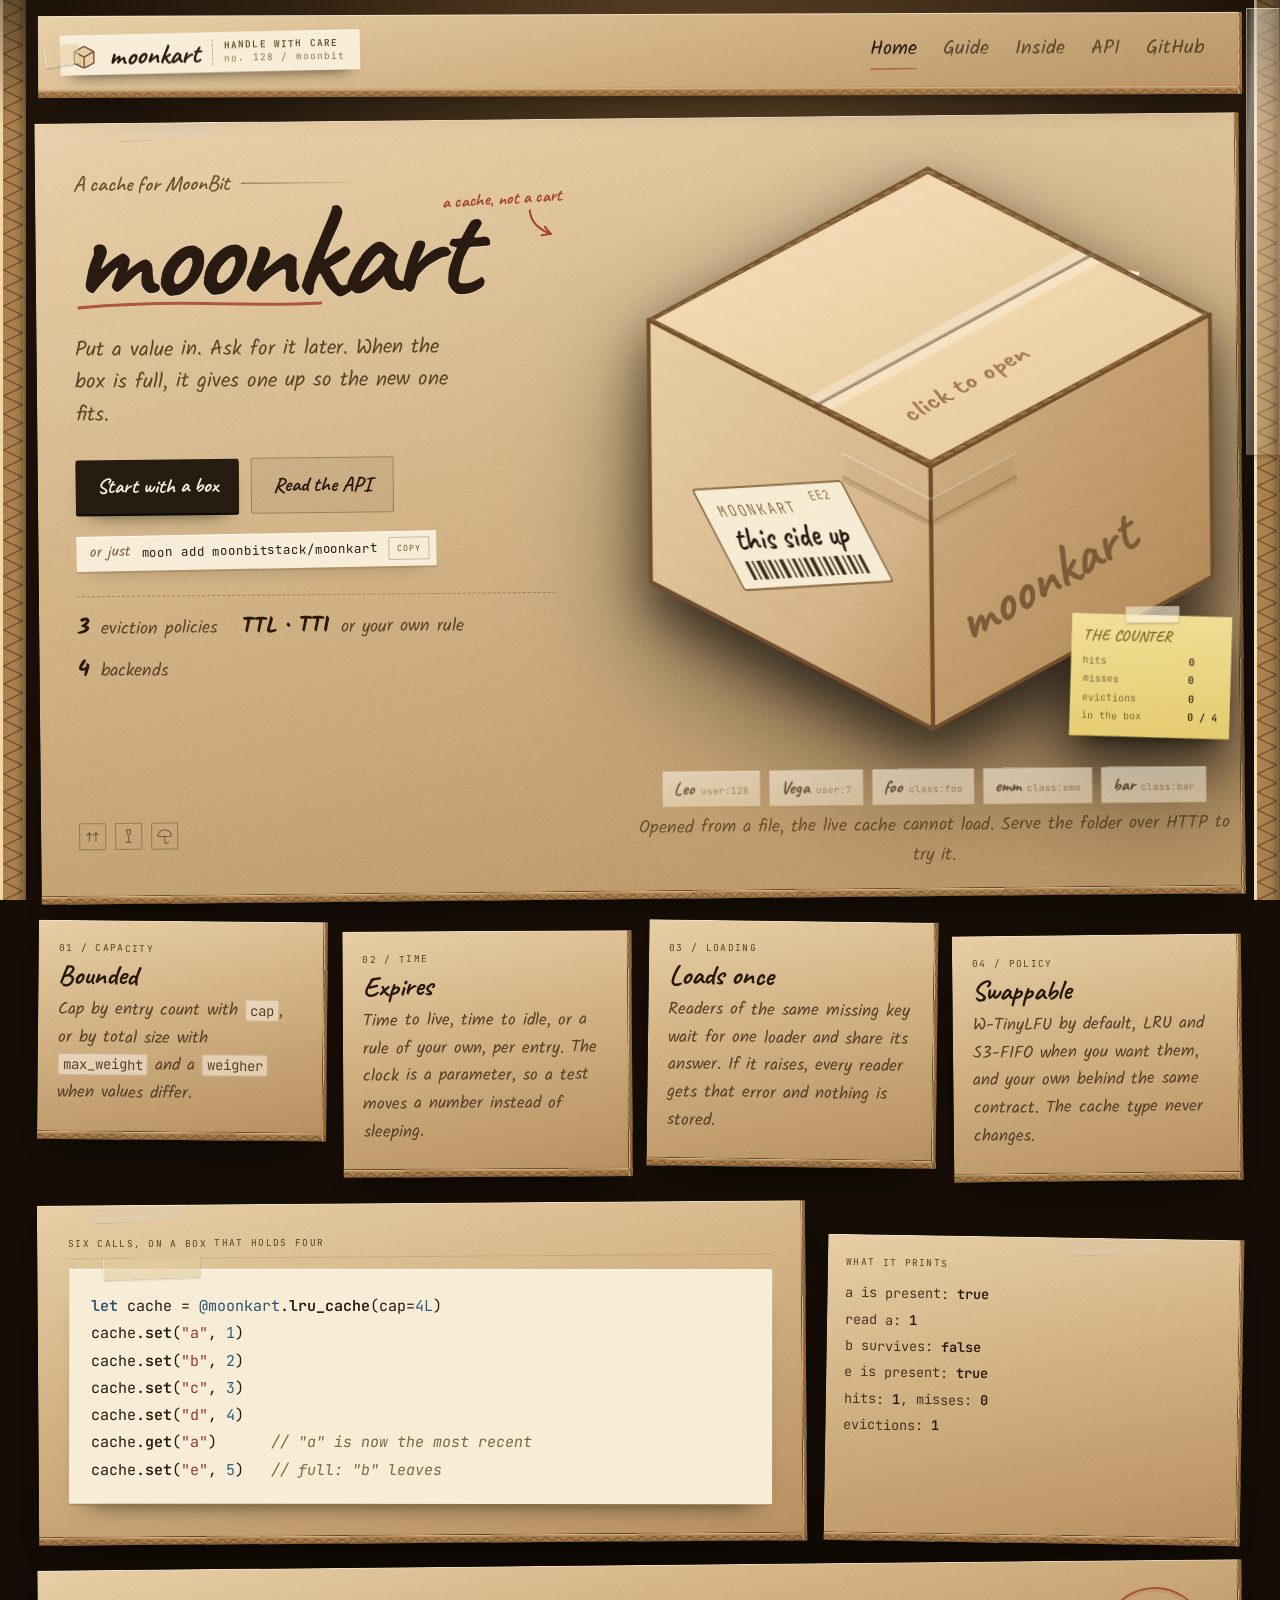
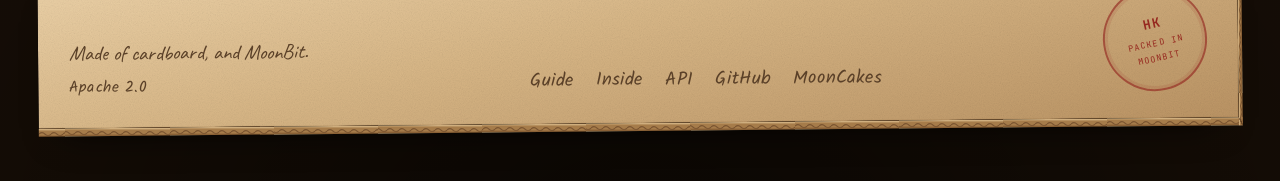
==== docs/index.html @ 167cb135 "docs(moonkart): draw the little arrow instead of suggesting one. The doodle under "a cache, not a ca" ====
<!doctype html>
<html lang="en" class="at-top">
<head>
<meta charset="utf-8">
<meta name="viewport" content="width=device-width, initial-scale=1">
<title>moonkart &mdash; a cache for MoonBit</title>
<meta name="description" content="A cache for MoonBit: bounded by count or weight, expirable on a clock you control, with W-TinyLFU, LRU and S3-FIFO.">
<link rel="icon" href="data:image/svg+xml,%3Csvg xmlns='http://www.w3.org/2000/svg' viewBox='0 0 32 32'%3E%3Crect width='32' height='32' rx='3' fill='%23c9a678'/%3E%3Cpath d='M5 12 16 6l11 6v14l-11 6-11-6z' fill='%23e0c69e' stroke='%236b4a2f' stroke-width='1.6' stroke-linejoin='round'/%3E%3Cpath d='M5 12l11 6 11-6M16 18v14' stroke='%236b4a2f' stroke-width='1.6' fill='none' stroke-linejoin='round'/%3E%3C/svg%3E">
<link rel="preconnect" href="https://fonts.googleapis.com">
<link rel="preconnect" href="https://fonts.gstatic.com" crossorigin>
<link href="https://fonts.googleapis.com/css2?family=Caveat:wght@400..700&family=Kalam:wght@300;400;700&family=Permanent+Marker&family=JetBrains+Mono:wght@400;600&display=swap" rel="stylesheet">
<link rel="stylesheet" href="./site.css">
<script>
/* The box is sealed on arrival. It stays open while you move around the site and
   is sealed again by a reload: the state lives in sessionStorage, and a reload is
   the one navigation that puts it back. */
(function () {
  try {
    var k = "moonkart:lid";
    var nav = performance.getEntriesByType && performance.getEntriesByType("navigation")[0];
    if (nav && nav.type === "reload") sessionStorage.removeItem(k);
    if (sessionStorage.getItem(k) === "open") document.documentElement.dataset.lid = "open";
  } catch (e) {}
})();
</script>
<script src="./shell.js" defer></script>
</head>
<body>
<div class="lamp" aria-hidden="true"></div>
<div class="grain" aria-hidden="true"></div>
<div class="walls" aria-hidden="true"><i></i><b></b></div>
<div class="rail" aria-hidden="true"><span class="rail__thumb"></span></div>
<div class="shell">

<header class="bar panel">
  <a class="ticket" href="./index.html">
    <svg class="ticket__mark" viewBox="0 0 32 32" aria-hidden="true">
      <path d="M4 11.5 16 5l12 6.5v14L16 32 4 25.5z" fill="#e8cea0" stroke="#6b4a2f" stroke-width="1.7" stroke-linejoin="round"/>
      <path d="M4 11.5 16 18l12-6.5M16 18v13.6" stroke="#6b4a2f" stroke-width="1.7" fill="none" stroke-linejoin="round"/>
    </svg>
    <span class="ticket__name">moonkart</span>
    <span class="ticket__no"><b>HANDLE WITH CARE</b>no. 128 / moonbit</span>
  </a>
  <nav class="nav" aria-label="Main">
    <a href="./index.html" aria-current="page">Home</a>
    <a href="./guide.html">Guide</a>
    <a href="./inside.html">Inside</a>
    <a href="./api.html">API</a>
    <a href="https://github.com/moonbitstack/moonkart">GitHub</a>
  </nav>
</header>

<main>

  <section class="hero panel">
    <div class="hero__copy">
      <p class="kicker">A cache for MoonBit</p>
      <h1 class="title">moonkart
        <svg viewBox="0 0 330 10" preserveAspectRatio="none" aria-hidden="true">
          <path d="M5 7.1c46-2.9 93-3.7 139-2.6 40 .9 79 2.1 122 .5"/>
        </svg>
      </h1>
      <p class="lede">Put a value in. Ask for it later. When the box is full, it
        gives one up so the new one fits.</p>
      <div class="acts">
        <a class="btn btn--ink" href="./guide.html">Start with a box</a>
        <a class="btn btn--ghost" href="./api.html">Read the API</a>
      </div>
      <div class="get">
        <span class="get__tag">or just</span>
        <code class="get__cmd">moon add moonbitstack/moonkart</code>
        <button class="get__copy" type="button" data-copy="moon add moonbitstack/moonkart">copy</button>
      </div>
      <p class="scribble">a cache, not a cart
        <svg class="doodle" width="41" height="36" viewBox="0 0 34 30" aria-hidden="true">
          <path d="M6.5 2.5c.3 8.4 5.4 15.6 16.2 20.4"/>
          <path d="M18.2 16.8 22.7 22.9"/>
          <path d="M15.1 23.7 22.7 22.9"/>
        </svg>
      </p>
      <ul class="facts">
        <li><b>3</b> eviction policies</li>
        <li><b>TTL &middot; TTI</b> or your own rule</li>
        <li><b>4</b> backends</li>
      </ul>
      <p class="marks" aria-hidden="true">
        <svg viewBox="0 0 22 22"><path d="M7 16.5V6M7 6 4 9.2M7 6l3 3.2"/><path d="M15 16.5V6M15 6l-3 3.2M15 6l3 3.2"/></svg>
        <svg viewBox="0 0 22 22"><path d="M8.6 3h4.8l-.7 5.4a2.7 2.7 0 0 1-3.4 0L8.6 3Z"/><path d="M11 11v6.4"/><path d="M8 18h6"/></svg>
        <svg viewBox="0 0 22 22"><path d="M2.8 11.4a8.2 8.2 0 0 1 16.4 0Z"/><path d="M11 11.4v6.2a2.2 2.2 0 0 0 4.4 0"/></svg>
      </p>
    </div>

    <div class="demo">
      <div class="stage" id="stage">
        <!-- back of the box: interior and far wall -->
        <svg class="layer-back" viewBox="96 82 328 328" aria-hidden="true">
          <defs>
            <pattern id="ribL" width="13" height="13" patternUnits="userSpaceOnUse" patternTransform="rotate(28)">
              <rect y="0" width="13" height="1" fill="rgba(90,58,28,.026)"/>
              <rect y="6.5" width="13" height="1" fill="rgba(255,240,214,.02)"/>
            </pattern>
            <pattern id="ribR" width="13" height="13" patternUnits="userSpaceOnUse" patternTransform="rotate(-28)">
              <rect y="0" width="13" height="1" fill="rgba(90,58,28,.032)"/>
              <rect y="6.5" width="13" height="1" fill="rgba(255,240,214,.018)"/>
            </pattern>
            <linearGradient id="in" x1=".2" y1="0" x2=".8" y2="1">
              <stop offset="0" stop-color="#6b4d31"/>
              <stop offset=".5" stop-color="#452f1b"/>
              <stop offset="1" stop-color="#241708"/>
            </linearGradient>
            <linearGradient id="faceL" x1=".1" y1="0" x2=".9" y2="1">
              <stop offset="0" stop-color="#e7cba0"/>
              <stop offset=".7" stop-color="#d3b184"/>
              <stop offset="1" stop-color="#bb9464"/>
            </linearGradient>
            <linearGradient id="faceR" x1="0" y1="0" x2=".9" y2="1">
              <stop offset="0" stop-color="#d3b184"/>
              <stop offset="1" stop-color="#a97f4d"/>
            </linearGradient>
            <!-- the two lid flaps: the top face catches the most light -->
            <linearGradient id="lidFar" x1=".05" y1="0" x2=".95" y2="1">
              <stop offset="0" stop-color="#f3ddb8"/>
              <stop offset=".62" stop-color="#e6cba1"/>
              <stop offset="1" stop-color="#d8b98c"/>
            </linearGradient>
            <linearGradient id="lidNear" x1=".1" y1="0" x2="1" y2="1">
              <stop offset="0" stop-color="#efd6ae"/>
              <stop offset=".58" stop-color="#e2c69b"/>
              <stop offset="1" stop-color="#d2b184"/>
            </linearGradient>
            <linearGradient id="flapCast" x1="0" y1="0" x2="0" y2="1">
              <stop offset="0" stop-color="#5a3610" stop-opacity=".52"/>
              <stop offset=".45" stop-color="#5a3610" stop-opacity=".2"/>
              <stop offset="1" stop-color="#5a3610" stop-opacity="0"/>
            </linearGradient>
          </defs>
          <path d="M260 96 410 176 260 256 110 176Z" fill="url(#in)"/>
          <path d="M260 108 397 180 260 246 123 180Z" fill="#1a1008" opacity=".5"/>
          <path d="M260 108 397 180 260 246 123 180Z" fill="none" stroke="rgba(233,205,158,.14)" stroke-width="2"/>
        </svg>

        <div class="layer-cards" id="cards" aria-live="polite"></div>

        <!-- front of the box: two walls and the cut edge, which hides the cards' feet -->
        <svg class="layer-front" viewBox="96 82 328 328" aria-hidden="true">
          <path d="M110 176 260 256 260 396 110 316Z" fill="url(#faceL)" stroke="#6d4a29" stroke-width="2.1" stroke-linejoin="round"/>
          <path d="M110 176 260 256 260 396 110 316Z" fill="url(#ribL)" stroke="none"/>
          <path d="M260 256 410 176 410 316 260 396Z" fill="url(#faceR)" stroke="#6d4a29" stroke-width="2.1" stroke-linejoin="round"/>
          <path d="M260 256 410 176 410 316 260 396Z" fill="url(#ribR)" stroke="none"/>

          <!-- the mouth is under the lid now; its cut edge goes on last -->
          <path d="M260 256v140" stroke="#6d4a29" stroke-width="2.3"/>

          <!-- packing tape wrapped round the corner. Every edge keeps the slope of
               the face it lies on (8 in 15) and both legs sit the same distance
               under the rim, so the strip cannot drift off the box. Clear tape on
               kraft is nearly invisible: it shows at its two edges and where the
               paper under it darkens. -->
          <g>
            <!-- the film lifts the paper a hair: a soft shadow under its lower edge -->
            <path d="M212.7 260.9 260 285.9 260 288.4 212.7 263.4Z" fill="rgba(74,46,20,.16)"/>
            <path d="M260 285.9 306.6 261.2 306.6 263.7 260 288.4Z" fill="rgba(74,46,20,.13)"/>

            <!-- left wall -->
            <path d="M213 247.7 214.6 251.1 212.8 254.7 214.4 258 213 261 260 286.1 260 272.8Z"
                  fill="rgba(92,62,30,.05)"/>
            <path d="M213 247.7 260 272.8 260 273.9 213 248.8Z" fill="rgba(255,253,244,.30)"/>
            <path d="M213 260 260 285.1 260 286.1 213 261Z" fill="rgba(56,34,14,.22)"/>

            <!-- right wall: the same strip, turned away from the light -->
            <path d="M306 248.3 304.2 251.8 306.3 255.4 304.6 258.9 306 261.6 260 286.1 260 272.8Z"
                  fill="rgba(92,62,30,.07)"/>
            <path d="M260 272.8 306 248.3 306 249.4 260 273.9Z" fill="rgba(255,253,244,.24)"/>
            <path d="M260 285.1 306 260.6 306 261.6 260 286.1Z" fill="rgba(56,34,14,.24)"/>

            <!-- the crease: the film bends, so its edge breaks at the corner -->
            <path d="M260 272.8V286.1" stroke="rgba(56,34,14,.20)" stroke-width=".8"/>
            <path d="M260.7 273.2V285.6" stroke="rgba(255,255,255,.16)" stroke-width=".5"/>
          </g>

          <!-- hand-written mark, set low enough that the open flap clears it -->
          <g transform="rotate(-29.7 330 320)">
            <text x="272" y="322" font-family="'Caveat',cursive" font-weight="700" font-size="32"
                  fill="#5a3d22" opacity=".7">moonkart</text>
          </g>

          <!-- shipping label. It lies on the front-left wall, so the wall's own
               shear (8 in 15 across, straight down) carries it — a skew, not a
               turn. The last few degrees are the hand that stuck it on. -->
          <g transform="translate(186 292) scale(.8824 1) skewX(28.07) rotate(-2.5)">
            <rect x="-46" y="-27" width="92" height="54" rx="1.5" fill="#f6ead2" stroke="#8a6a44" stroke-width="1.1"/>
            <text x="-37" y="-12" font-family="'JetBrains Mono',monospace" font-size="8" fill="#8a6a44" letter-spacing="1.2">MOONKART</text>
            <text x="35" y="-18" text-anchor="end" font-family="'JetBrains Mono',monospace" font-size="6.5" fill="#8a6a44" letter-spacing=".6">EE2</text>
            <text x="-37" y="6" font-family="'Caveat',cursive" font-weight="700" font-size="18" fill="#241a10">this side up</text>
            <g fill="#3a2a1a">
              <rect x="-37" y="12" width="2" height="10"/><rect x="-33" y="12" width="1" height="10"/>
              <rect x="-30" y="12" width="2.5" height="10"/><rect x="-26" y="12" width="1" height="10"/>
              <rect x="-23" y="12" width="2" height="10"/><rect x="-19" y="12" width="1" height="10"/>
              <rect x="-16" y="12" width="2.5" height="10"/><rect x="-11" y="12" width="1" height="10"/>
              <rect x="-8" y="12" width="2" height="10"/><rect x="-4" y="12" width="1" height="10"/>
              <rect x="-1" y="12" width="2" height="10"/><rect x="3" y="12" width="2.5" height="10"/>
              <rect x="8" y="12" width="1" height="10"/><rect x="11" y="12" width="2" height="10"/>
              <rect x="15" y="12" width="1" height="10"/><rect x="18" y="12" width="2.5" height="10"/>
              <rect x="23" y="12" width="1" height="10"/><rect x="26" y="12" width="2" height="10"/>
              <rect x="30" y="12" width="1" height="10"/><rect x="33" y="12" width="2" height="10"/>
            </g>
          </g>

          <!-- The lid: two flaps meeting on a seam, taped shut. `far` is the long one
               that folds away behind the rim; `near` is the short one that lifts
               towards the eye. Both turn up and out, and both keep the slope of
               the edge they hang from. -->
          <!-- the rim: the cut edge of the walls. The closed lid lies over it, so it
               is only there to be found as the flaps come up. -->
          <path d="M260 96 410 176 260 256 110 176Z M260 99.5 406.5 176 260 252.5 113.5 176Z"
                fill="url(#fluteEdge)" fill-rule="evenodd" stroke="#6d4a29" stroke-width="1" stroke-linejoin="round"/>

          <g class="lidwrap">
            <g data-flap="far" clip-path="url(#mouthClip)">
              <polygon points="110 176 260 96 348.2 143.1 198.2 223.1"
                       fill="url(#lidFar)" stroke="#6d4a29" stroke-width="1.6" stroke-linejoin="round"/>
              <polygon points="110 176 260 96 348.2 143.1 198.2 223.1" fill="url(#ribL)" opacity=".8"/>
            </g>
            <g data-flap="near" clip-path="url(#mouthClip)">
              <!-- its own cut edge, which shows while the flap is still coming over -->
              <path class="flap__edge" fill="url(#fluteEdge)" stroke="rgba(96,62,28,.5)" stroke-width=".6"/>
              <g class="flap__body">
                <polygon points="260 256 410 176 348.2 143.1 198.2 223.1"
                         fill="url(#lidNear)" stroke="#6d4a29" stroke-width="1.6" stroke-linejoin="round"/>
                <polygon points="260 256 410 176 348.2 143.1 198.2 223.1" fill="url(#ribR)" opacity=".7"/>
              </g>
            </g>
            <g class="lid__seam">
              <path d="M198.2 223.1 348.2 143.1" stroke="rgba(70,44,18,.42)" stroke-width="1.2"/>
              <path d="M199.6 222 349.6 142" stroke="rgba(255,248,230,.22)" stroke-width="1"/>
            </g>
            <!-- the tape is split along the seam: each half stays stuck to its flap,
                 and neither may be written past the rim -->
            <g class="lid__tape" clip-path="url(#mouthClip)">
              <polygon class="tape" data-tape="near" points="353.5 140.2 192.9 225.9 186.8 222.6 347.3 137"
                       fill="rgba(255,250,238,.32)"/>
              <polygon class="tape" data-tape="far" points="359.7 143.5 199.1 229.2 192.9 225.9 353.5 140.2"
                       fill="rgba(255,250,238,.32)"/>
            </g>
            <!-- written on the lid, so it takes the lid's own two axes: along the
                 seam, and away towards the back of the box -->
            <text class="lid__note" x="0" y="0" transform="matrix(.8824 -.4706 .8824 .4706 250 232)"
                  font-family="'Caveat',cursive" font-weight="700" font-size="17"
                  fill="#8a5a3a" opacity=".78">click to open</text>
          </g>

        </svg>

        <button class="openlid" id="openlid" type="button" aria-label="Open the box"></button>

        <div class="readout" id="readout">
          <p class="tally">the counter</p>
          <dl>
            <dt>hits</dt><dd id="s-hit">0</dd>
            <dt>misses</dt><dd id="s-miss">0</dd>
            <dt>evictions</dt><dd id="s-evict">0</dd>
            <dt>in the box</dt><dd id="s-size">0 / 4</dd>
          </dl>
        </div>
      </div>

      <div class="tray" id="tray">
        <button class="slip" type="button" data-k="user:128" data-v="Leo">Leo <span>user:128</span></button>
        <button class="slip" type="button" data-k="user:7" data-v="Vega">Vega <span>user:7</span></button>
        <button class="slip" type="button" data-k="class:foo" data-v=".foo{}">foo <span>class:foo</span></button>
        <button class="slip" type="button" data-k="class:emm" data-v=".emm{}">emm <span>class:emm</span></button>
        <button class="slip" type="button" data-k="class:bar" data-v=".bar{}">bar <span>class:bar</span></button>
      </div>
      <p class="tray__hint" id="hint">Put one in, then click a card in the box to ask for it again.</p>
    </div>
  </section>

  <section class="specs">
    <article class="panel spec">
      <span class="spec__n">01 / CAPACITY</span>
      <h2 class="spec__h">Bounded</h2>
      <p class="spec__p">Cap by entry count with <code>cap</code>, or by total size with
        <code>max_weight</code> and a <code>weigher</code> when values differ.</p>
    </article>
    <article class="panel spec">
      <span class="spec__n">02 / TIME</span>
      <h2 class="spec__h">Expires</h2>
      <p class="spec__p">Time to live, time to idle, or a rule of your own, per entry.
        The clock is a parameter, so a test moves a number instead of sleeping.</p>
    </article>
    <article class="panel spec">
      <span class="spec__n">03 / LOADING</span>
      <h2 class="spec__h">Loads once</h2>
      <p class="spec__p">Readers of the same missing key wait for one loader and share
        its answer. If it raises, every reader gets that error and nothing is stored.</p>
    </article>
    <article class="panel spec">
      <span class="spec__n">04 / POLICY</span>
      <h2 class="spec__h">Swappable</h2>
      <p class="spec__p">W-TinyLFU by default, LRU and S3-FIFO when you want them, and
        your own behind the same contract. The cache type never changes.</p>
    </article>
  </section>

  <section class="code">
    <div class="panel code__board">
      <p class="label__tag">SIX CALLS, ON A BOX THAT HOLDS FOUR</p>
      <div class="label">
<pre><code><span class="c-key">let</span> cache = <span class="c-pkg">@moonkart</span>.<span class="c-fn">lru_cache</span>(cap=<span class="c-num">4L</span>)
cache.<span class="c-fn">set</span>(<span class="c-str">"a"</span>, <span class="c-num">1</span>)
cache.<span class="c-fn">set</span>(<span class="c-str">"b"</span>, <span class="c-num">2</span>)
cache.<span class="c-fn">set</span>(<span class="c-str">"c"</span>, <span class="c-num">3</span>)
cache.<span class="c-fn">set</span>(<span class="c-str">"d"</span>, <span class="c-num">4</span>)
cache.<span class="c-fn">get</span>(<span class="c-str">"a"</span>)      <span class="c-com">// "a" is now the most recent</span>
cache.<span class="c-fn">set</span>(<span class="c-str">"e"</span>, <span class="c-num">5</span>)   <span class="c-com">// full: "b" leaves</span></code></pre>
      </div>
    </div>
    <div class="panel out">
      <p class="out__tag">WHAT IT PRINTS</p>
<pre>a is present: <b>true</b>
read a: <b>1</b>
b survives: <b>false</b>
e is present: <b>true</b>
hits: <b>1</b>, misses: <b>0</b>
evictions: <b>1</b></pre>
    </div>
  </section>

  <footer class="foot panel">
    <div>
      <p class="foot__note">Made of cardboard, and MoonBit.</p>
      <p class="foot__lic">Apache 2.0</p>
    </div>
    <nav class="foot__links" aria-label="Elsewhere">
      <a href="./guide.html">Guide</a>
      <a href="./inside.html">Inside</a>
      <a href="./api.html">API</a>
      <a href="https://github.com/moonbitstack/moonkart">GitHub</a>
      <a href="https://mooncakes.io/docs/moonbitstack/moonkart">MoonCakes</a>
    </nav>
    <div class="stamp" aria-hidden="true"><span><b>HK</b>PACKED IN MOONBIT</span></div>
  </footer>

</main>
</div>

<svg width="0" height="0" style="position:absolute" aria-hidden="true">
  <defs>
    <!-- the flute seen across the thin edge of the board: one wave per 6 units,
         two liners a hair thick on either side -->
    <pattern id="fluteEdge" width="6" height="3.5" patternUnits="userSpaceOnUse">
      <rect width="6" height="3.5" fill="#8d6740"/>
      <path d="M0 2.75 Q1.5 .95 3 2.75 T6 2.75" fill="none" stroke="#63472a" stroke-width=".65"/>
      <rect width="6" height=".6" fill="#a87e50"/>
      <rect y="2.95" width="6" height=".55" fill="#73512e"/>
    </pattern>
    <!-- The far flap is inside the box. Clipped to the mouth, it slides out of
         sight behind the front rim as it folds, exactly as it would in a photo. -->
    <clipPath id="mouthClip">
      <path d="M260 99.5 406.5 176 260 252.5 113.5 176Z"/>
    </clipPath>
  </defs>
</svg>

<script type="module">
/* where an entry sits in the box: a fan, as if the carton had been packed and
   the slips had shifted on their way here */
const SLOTS = [
  { left: "14%", top: "23%", rot: -11 },
  { left: "27%", top: "29%", rot: -4 },
  { left: "41%", top: "24%", rot: 3 },
  { left: "54%", top: "19%", rot: 10 },
];
const CAP = 4;
const desk = [];

const root = document.documentElement;
/* one time in five the name is written with a fat marker instead; #hand and
   #shout pin it either way so both can be looked at on purpose */
const forced = location.hash.slice(1);
if (forced === "shout" || (forced !== "hand" && Math.random() < 0.2)) {
  root.classList.add("shout");
}

const cardsEl = document.getElementById("cards");
const trayEl = document.getElementById("tray");
const hintEl = document.getElementById("hint");
const box = {
  hit: document.getElementById("s-hit"),
  miss: document.getElementById("s-miss"),
  evict: document.getElementById("s-evict"),
  size: document.getElementById("s-size"),
};

let engine = null;
try {
  engine = await import("./engine/cache.js");
  engine.mk_reset(CAP);
} catch (err) {
  console.warn("the compiled cache is not reachable here:", err);
}

const live = [];

function paint() {
  if (!engine) return;
  const [h, m, e, n] = engine.mk_stats().split("\t");
  box.hit.textContent = h;
  box.miss.textContent = m;
  box.evict.textContent = e;
  box.size.textContent = `${n} / ${CAP}`;
}

function card(key, value, extra) {
  const el = document.createElement("div");
  el.className = "slot" + (extra ? " " + extra : "");
  el.innerHTML = '<div class="cardface"><span class="k"></span><span class="v"></span></div>';
  el.querySelector(".k").textContent = key;
  el.querySelector(".v").textContent = value;
  return el;
}

function seat(i) {
  const s = SLOTS[i] || SLOTS[SLOTS.length - 1];
  const el = live[i].el;
  el.style.left = s.left;
  el.style.top = s.top;
  el.style.transform = `rotate(${s.rot}deg)`;
}

function flash(el) {
  el.classList.remove("hit");
  void el.offsetWidth;
  el.classList.add("hit");
  setTimeout(() => el.classList.remove("hit"), 600);
}

function put(key, value) {
  if (!engine) return;
  engine.mk_set(key, value);
  const at = live.findIndex((c) => c.key === key);
  if (at >= 0) {
    flash(live[at].el);
    hintEl.textContent = `${key} was already in the box, so the new value replaced it.`;
    paint();
    return;
  }
  if (live.length === CAP) {
    const gone = live.shift();
    gone.el.classList.add("leaving");
    setTimeout(() => {
      gone.el.className = "slot gone";
      gone.el.style.transform = "rotate(-9deg)";
      gone.el.style.left = "";
      gone.el.style.top = "";
      gone.el.addEventListener("click", () => miss(gone.el), { once: false });
      cardsEl.appendChild(gone.el);
      desk.push(gone.el);
      while (desk.length > 3) desk.shift().remove();
      desk.forEach((el, i) => {
        el.style.left = `${1 + i * 9}%`;
        el.style.bottom = `${8 + i * 2}%`;
      });
    }, 540);
  }
  const el = card(key, value);
  el.addEventListener("click", () => ask(key, el));
  cardsEl.appendChild(el);
  live.push({ key, value, el });
  live.forEach((_, i) => seat(i));
  hintEl.textContent = `${value} is in the box as ${key}.`;
  paint();
}

function ask(key, el) {
  if (!engine) return;
  const [state] = engine.mk_get(key).split("\t");
  if (state === "hit") {
    flash(el);
    hintEl.textContent = `${key}: a hit. Nothing had to be computed.`;
  } else {
    hintEl.textContent = `${key}: a miss.`;
  }
  paint();
}

function miss(el) {
  if (!engine) return;
  const key = el.querySelector(".k").textContent;
  engine.mk_get(key);
  el.classList.remove("miss");
  void el.offsetWidth;
  el.classList.add("miss");
  hintEl.textContent = `${key} was pushed out. Asking again is a miss.`;
  paint();
}

trayEl.addEventListener("click", (e) => {
  const b = e.target.closest(".slip");
  if (!b) return;
  put(b.dataset.k, b.dataset.v);
});

/* the box is already packed, so the page does not open on an empty stage */
if (engine) {
  put("user:128", "Leo");
  put("user:7", "Vega");
  put("class:foo", ".foo{}");
  put("class:emm", ".emm{}");
  paint();
} else {
  hintEl.textContent = "Opened from a file, the live cache cannot load. Serve the folder over HTTP to try it.";
  ["user:128|Leo", "user:7|Vega", "class:foo|.foo{}", "class:emm|.emm{}"].forEach((pair, i) => {
    const [k, v] = pair.split("|");
    const el = card(k, v);
    cardsEl.appendChild(el);
    live.push({ key: k, value: v, el });
    seat(i);
  });
}

/* --- the lid --------------------------------------------------------------
   The box arrives taped shut. One click cuts the tape: both flaps turn up and
   away from the inside of the box, the rim takes them as they go over, and the
   cards are there. It does not close again — the state goes to sessionStorage,
   and the check in the head puts the seal back on a reload, not on a link. */
const LID_KEY = "moonkart:lid";
const stageEl = document.getElementById("stage");
const lidWrap = document.querySelector(".lidwrap");
const openBtn = document.getElementById("openlid");
const flapNear = lidWrap.querySelector('[data-flap="near"]');
const flapFar = lidWrap.querySelector('[data-flap="far"]');
const seamEl = lidWrap.querySelector(".lid__seam");
const noteEl = lidWrap.querySelector(".lid__note");

/* The lid is one plane; each flap is half of it, hinged along one edge. Every
   point on a flap is written as (s, t) — s along the hinge, t into the flap —
   and turning the flap by φ about that hinge sends t to
       t·cosφ still lying in the lid, t·sinφ straight down,
   which is how a real flap falls. The free edge travels an arc, not a chord, and
   the flap foreshortens as it turns. Both end positions come out identical to
   the drawn lid, so only the path between them changes. */
const NEAR = { H: [410, 176], u: [-0.8824, 0.4706], v: [-0.8824, -0.4706] };
const FAR = { H: [110, 176], u: [0.8824, -0.4706], v: [0.8824, 0.4706] };
const NEAR_CORNERS = [[170, 0], [0, 0], [0, 70], [170, 70]];
const FAR_CORNERS = [[0, 0], [170, 0], [170, 100], [0, 100]];

const project = (f, s, t, phi) => {
  const c = Math.cos(phi);
  const n = Math.sin(phi);
  return [
    f.H[0] + s * f.u[0] + t * f.v[0] * c,
    f.H[1] + s * f.u[1] + t * f.v[1] * c + t * n,
  ];
};
const toLocal = (f, p) => {
  const dx = p[0] - f.H[0];
  const dy = p[1] - f.H[1];
  const det = f.u[0] * f.v[1] - f.u[1] * f.v[0];
  return [(dx * f.v[1] - f.v[0] * dy) / det, (f.u[0] * dy - f.u[1] * dx) / det];
};

const asPoints = (pts) =>
  pts.map((p) => p[0].toFixed(2) + " " + p[1].toFixed(2)).join(" ");

function setFlap(g, pts) {
  const s = asPoints(pts);
  for (const pg of g.querySelectorAll("polygon")) pg.setAttribute("points", s);

  /* the flap's cut edge and the shadow it lays on the wall, both hanging from
     the free edge (corners 2 and 3) */
  const [a, b] = [pts[2], pts[3]];
  const band = (h) => {
    const f = (p) => p[0].toFixed(2) + " " + p[1].toFixed(2);
    return `M${f(a)}L${f(b)}L${b[0].toFixed(2)} ${(b[1] + h).toFixed(2)}` +
      `L${a[0].toFixed(2)} ${(a[1] + h).toFixed(2)}Z`;
  };
  const cut = g.querySelector(".flap__edge");
  if (cut) cut.setAttribute("d", band(3.5));
  const cast = g.querySelector(".flap__cast");
  if (cast) cast.setAttribute("d", band(22));
}

/* the tape, split down the seam so each half rides its own flap */
const tapeNear = lidWrap.querySelector('[data-tape="near"]');
const tapeFar = lidWrap.querySelector('[data-tape="far"]');
const TAPE_NEAR = [[-6, 70], [176, 70], [176, 77], [-6, 77]];
const TAPE_FAR = [[-6, 63], [176, 63], [176, 70], [-6, 70]]
  .map(([s, t]) => toLocal(FAR, project(NEAR, s, t, 0)));

const easeOut = (t) => 1 - Math.pow(1 - t, 3);
/* A flap let go of the tape turns under its own weight: it gathers speed, then
   lands on the wall and rocks back a couple of degrees. */
const swingEase = (k) => {
  /* a flap is pulled, not thrown: it starts slow, runs, then sits down */
  const v = Math.pow(k, 1.5);
  const rock = k > 0.86 ? 0.04 * Math.sin(((k - 0.86) / 0.14) * Math.PI) : 0;
  return v + rock;
};
const HALF_PI = Math.PI / 2;

function drawLid(phiNear, phiFar) {
  setFlap(flapNear, NEAR_CORNERS.map(([s, t]) => project(NEAR, s, t, phiNear)));
  setFlap(flapFar, FAR_CORNERS.map(([s, t]) => project(FAR, s, t, phiFar)));
  tapeNear.setAttribute("points", asPoints(TAPE_NEAR.map(([s, t]) => project(NEAR, s, t, phiNear))));
  tapeFar.setAttribute("points", asPoints(TAPE_FAR.map(([s, t]) => project(FAR, s, t, phiFar))));

  /* Both flaps turn up and over, away from the inside of the box: the near one
     towards the eye, the far one away behind the rim. Either turns its back on
     the light, and both leave through the rim, which is what closes the line
     they are drawn along. */
  const shade = 1.04 - 0.08 * Math.abs(Math.sin(phiNear));
  flapNear.querySelector(".flap__body").style.filter = `brightness(${shade.toFixed(3)})`;
  const farShade = 1.02 - 0.5 * Math.abs(Math.sin(phiFar));
  flapFar.style.filter = `brightness(${farShade.toFixed(3)})`;
  /* the last few degrees are already past the rim, where neither face is seen */
  const into = (phi) => 1 - Math.min(1, Math.max(0, (Math.abs(phi) / HALF_PI - 0.6) / 0.4));
  flapNear.style.opacity = String(into(phiNear));
  flapFar.style.opacity = String(into(phiFar));
}

const lidOpen = () => root.dataset.lid === "open";

if (lidOpen()) {
  drawLid(-HALF_PI, HALF_PI);
} else {
  drawLid(0, 0);
  trayEl.classList.add("is-locked");
  if (engine) hintEl.textContent = "The box is taped shut. Click it to open.";
}

function dropCards() {
  live.forEach((c, i) => {
    c.el.style.setProperty("--d", i * 45 + "ms");
    c.el.classList.remove("replay");
    void c.el.offsetWidth;
    c.el.classList.add("replay");
  });
}

let cutting = false;
function openLid() {
  if (cutting || lidOpen()) return;
  cutting = true;
  try { sessionStorage.setItem(LID_KEY, "open"); } catch (e) {}
  openBtn.disabled = true;
  trayEl.classList.remove("is-locked");
  /* the box takes the knock of the tape going */
  stageEl.classList.remove("is-thumped");
  void stageEl.offsetWidth;
  stageEl.classList.add("is-thumped");

  /* the box still opens, it just does not perform */
  if (matchMedia("(prefers-reduced-motion: reduce)").matches) {
    drawLid(-HALF_PI, HALF_PI);
    root.dataset.lid = "open";
    dropCards();
    hintEl.textContent = "Click a card in the box to ask for it again.";
    cutting = false;
    return;
  }

  const t0 = performance.now();
  const DUR = 200;
  let dropped = false;
  const span = (t, a, b) => Math.min(1, Math.max(0, (t - a) / (b - a)));

  const step = () => {
    const t = Math.min(1, (performance.now() - t0) / DUR);

    /* the seal tears first: the note goes with it, the seam splits */
    noteEl.style.opacity = String(1 - span(t, 0, 0.1));
    seamEl.style.opacity = String(1 - span(t, 0.04, 0.26));

    /* both flaps turn up and over, away from the inside of the box: the near
       one towards the eye, the far one away. Same sign, opposite sides. */
    const phiNear = -HALF_PI * swingEase(span(t, 0.05, 0.95));
    const phiFar = -HALF_PI * swingEase(span(t, 0.07, 0.8));
    drawLid(phiNear, phiFar);

    if (!dropped && t > 0.3) {
      dropped = true;
      dropCards();
      hintEl.textContent = "Click a card in the box to ask for it again.";
    }
    if (t < 1) return requestAnimationFrame(step);

    drawLid(-HALF_PI, HALF_PI);
    root.dataset.lid = "open";
    cutting = false;
  };
  requestAnimationFrame(step);
}

openBtn.addEventListener("click", openLid);

/* --- the install line --- */
const copyBtn = document.querySelector(".get__copy");
copyBtn.addEventListener("click", async () => {
  let said = "copy";
  try {
    await navigator.clipboard.writeText(copyBtn.dataset.copy);
    said = "copied";
    copyBtn.classList.add("is-done");
  } catch (e) {
    said = "select it";
  }
  copyBtn.textContent = said;
  setTimeout(() => {
    copyBtn.textContent = "copy";
    copyBtn.classList.remove("is-done");
  }, 1600);
});
</script>
</body>
</html>
---- docs/site.css ----
:root{
  /* the workbench the boards lie on */
  --desk:#2b1e13;
  --desk-2:#3f2d1d;
  --void:#150d06;

  /* the board itself */
  --face:#d8b787;
  --face-hi:#ecd0a3;
  --face-lo:#bb9464;
  --core:#a97f4d;
  --liner:#e9cd9e;
  --edge:#6d4a29;
  --ink:#26190f;
  --ink-2:#5a4028;
  --ink-3:#6a4d2c;
  --pen:#96281f;
  --pen-2:#2c5674;

  /* paper stuck on the board */
  --paper:#f7ecd6;
  --on-paper:#241a10;

  --hand:'Caveat',cursive;
  --neat:'Kalam',cursive;
  --body:'Kalam',cursive;
  --marker:'Permanent Marker',cursive;
  --mono:'JetBrains Mono',ui-monospace,monospace;
  --bar:74px;
  --page:min(1240px, calc(100% - 3rem));

  /* corrugated cross-section: two liners with a wave between them */
  --flute:url("data:image/svg+xml,%3Csvg xmlns='http://www.w3.org/2000/svg' width='14' height='15'%3E%3Crect width='14' height='15' fill='%23a67c4a'/%3E%3Cpath d='M0 10.4 Q3.5 3.4 7 10.4 T14 10.4' fill='none' stroke='%236b4826' stroke-width='1.5'/%3E%3Crect width='14' height='2.8' fill='%23f0d6a7'/%3E%3Crect y='12.2' width='14' height='2.8' fill='%23c59a68'/%3E%3C/svg%3E");
  --fluteV:url("data:image/svg+xml,%3Csvg xmlns='http://www.w3.org/2000/svg' width='22' height='24'%3E%3Crect width='22' height='24' fill='%23a67c4a'/%3E%3Cpath d='M6 0 Q2.2 6 6 12 T6 24' fill='none' stroke='%236b4826' stroke-width='1.6'/%3E%3Crect width='2.6' height='24' fill='%23f0d6a7'/%3E%3Crect x='19.2' width='2.8' height='24' fill='%23bd9060'/%3E%3C/svg%3E");
  /* the carton's side wall, cut across the flutes: one wave that reaches from
     liner to liner, so the strip is corrugation edge to edge and not a line
     drawn on a flat board */
  --fluteW:url("data:image/svg+xml,%3Csvg xmlns='http://www.w3.org/2000/svg' width='26' height='18'%3E%3Crect width='26' height='18' fill='%23a67c4a'/%3E%3Cpath d='M3.4 0 Q13 4.5 22.6 9 Q13 13.5 3.4 18' fill='none' stroke='%237a5430' stroke-width='1.6'/%3E%3Crect width='3' height='18' fill='%23f0d6a7'/%3E%3Crect x='23' width='3' height='18' fill='%23b98c5c'/%3E%3C/svg%3E");
  /* the same cut edge, cut thin: what a board two millimetres thick shows.
     No white lining on these: the liner is only a shade off the board itself,
     so the edge reads as thickness and not as a drawn border. The cut on the
     right is half the one underneath — the board is seen at a glance, not square
     on. */
  --edgeB:url("data:image/svg+xml,%3Csvg xmlns='http://www.w3.org/2000/svg' width='12' height='8'%3E%3Crect width='12' height='8' fill='%23a67c4a'/%3E%3Cpath d='M0 5.1 Q3 1.9 6 5.1 T12 5.1' fill='none' stroke='%237a5430' stroke-width='1.25'/%3E%3Crect width='12' height='1.4' fill='%23cfae7e'/%3E%3Crect y='6.6' width='12' height='1.4' fill='%238a6136'/%3E%3C/svg%3E");
  --edgeR:url("data:image/svg+xml,%3Csvg xmlns='http://www.w3.org/2000/svg' width='4' height='12'%3E%3Crect width='4' height='12' fill='%23a67c4a'/%3E%3Cpath d='M2.3 0 Q0.6 3 2.3 6 T2.3 12' fill='none' stroke='%237a5430' stroke-width='1'/%3E%3Crect width='.9' height='12' fill='%23cfae7e'/%3E%3Crect x='3.2' width='.8' height='12' fill='%238a6136'/%3E%3C/svg%3E");
}
*{box-sizing:border-box}
html,body{margin:0;padding:0}
html{background:var(--desk);color:var(--ink)}
html,button,input,textarea,select{font-variant-ligatures:no-contextual}
/* a selection should look like a highlighter on kraft, not a blue box */
::selection{background:rgba(168,52,42,.22);color:var(--ink)}
/* Decorative print — the marks, the tags, the counter, the note on the box — is
   part of the material. Selecting it drags blue boxes across the drawing, so it
   is not selectable. Prose and code still are. */
.kicker,.scribble,.marks,.readout,.ticket__no,.stamp,
.label__tag,.out__tag,.spec__n,.chapter__eyebrow,.col__tag,.tally,
.tray__hint,.inside__hint,.tally-line,.stage,.chips,
.stamp *,.readout *{-webkit-user-select:none;user-select:none}
body{
  font-family:var(--body);
  font-size:19px;
  line-height:1.62;
  background:
    radial-gradient(72% 40% at 50% -6%, #4a341d 0%, transparent 64%),
    radial-gradient(120% 70% at 50% 8%, rgba(120,80,40,.16), transparent 70%),
    radial-gradient(90% 60% at 50% 108%, rgba(0,0,0,.55), transparent 70%),
    var(--void);
  overflow-x:clip;
  -webkit-font-smoothing:antialiased;
}

/* dust and fibre, over everything */
.grain{position:fixed;inset:0;z-index:60;pointer-events:none;opacity:.5;mix-blend-mode:overlay;
  background-image:url("data:image/svg+xml,%3Csvg xmlns='http://www.w3.org/2000/svg' width='240' height='240'%3E%3Cfilter id='n'%3E%3CfeTurbulence type='fractalNoise' baseFrequency='.82' numOctaves='4' stitchTiles='stitch'/%3E%3CfeColorMatrix type='saturate' values='0'/%3E%3C/filter%3E%3Crect width='240' height='240' filter='url(%23n)' opacity='.42'/%3E%3C/svg%3E");}
.grain::after{content:"";position:absolute;inset:0;opacity:.6;
  background-image:repeating-linear-gradient(88deg, rgba(90,60,30,.07) 0 1px, transparent 1px 3px);}
.lamp{position:fixed;inset:0;z-index:0;pointer-events:none;
  background:radial-gradient(60% 42% at 62% 12%, rgba(255,196,120,.13), transparent 70%);}
/* the side walls: you are looking into the carton. The right one is wide enough
   to take the scroll groove, so the bar runs inside the board, not beside it. */
.walls{position:fixed;inset:0;z-index:45;pointer-events:none}
.walls i{position:absolute;top:0;bottom:0;left:0;width:26px;
  background-image:linear-gradient(180deg,rgba(0,0,0,.4),rgba(0,0,0,0) 14%),var(--fluteW);
  background-size:auto,100% 18px;background-repeat:no-repeat,repeat-y;
  box-shadow:inset -10px 0 12px -10px rgba(0,0,0,.85)}
/* the right wall is the page's own edge board */
.walls b{position:absolute;top:0;bottom:0;right:0;width:26px;
  background-color:var(--core);
  background-image:
    linear-gradient(180deg,rgba(0,0,0,.4),rgba(0,0,0,0) 14%),
    var(--fluteW);
  background-size:auto,100% 18px;background-repeat:no-repeat,repeat-y;
  box-shadow:inset -10px 0 12px -10px rgba(0,0,0,.85), inset 2px 0 0 rgba(255,240,214,.22)}
/* the native bar is hidden: this one is a strip of board in the groove */
html{scrollbar-width:none;-ms-overflow-style:none}
html::-webkit-scrollbar{width:0;height:0;display:none}

/* the bar is a length of clear tape stuck to the right wall, sliding with the page.
   It covers that wall end to end and overhangs the dark a little on the left,
   where the film lifts and catches the light. */
.rail{position:fixed;z-index:46;top:8px;bottom:8px;right:0;width:42px;
  pointer-events:auto;cursor:default}
.rail[hidden]{display:none}
.rail__thumb{position:absolute;left:8px;width:34px;top:0;height:64px;
  background:linear-gradient(94deg,
    rgba(255,250,236,.13) 0%, rgba(255,250,236,.44) 17%,
    rgba(252,243,222,.30) 48%, rgba(244,232,206,.18) 78%, rgba(110,80,42,.15) 100%);
  border-left:1px solid rgba(255,253,246,.3);
  border-right:1px solid rgba(96,66,32,.2);
  box-shadow:0 2px 4px -1px rgba(40,24,8,.34), inset 0 1px 0 rgba(255,253,246,.45),
    inset 0 -1px 0 rgba(110,80,42,.22);
  transform:rotate(.35deg);
  cursor:grab;touch-action:none}
.rail:hover .rail__thumb{background:linear-gradient(94deg,
    rgba(255,250,236,.42) 0%, rgba(252,243,222,.28) 38%,
    rgba(244,232,206,.18) 72%, rgba(110,80,42,.16) 100%)}
html.scrolling .rail__thumb{background:linear-gradient(94deg,
    rgba(255,252,242,.52) 0%, rgba(252,245,226,.34) 38%,
    rgba(244,232,206,.22) 72%, rgba(110,80,42,.18) 100%);
  cursor:grabbing}

/* The shell must not clip: every board's cut edge hangs 4px past its right side,
   so the column is inset by that much and the boards still sit centred between
   the carton's two walls. The body clips at the viewport, which is far enough out. */
.shell{position:relative;z-index:1;
  width:min(1360px, calc(100% - 76px));margin:0 auto;
  display:grid;gap:30px;padding:14px 4px 58px 0}
.shell > main{display:contents}

/* --- a board: face, fibre, and a cut edge you can see --- */
.panel{
  position:relative;
  background-image:
    url("data:image/svg+xml,%3Csvg xmlns='http://www.w3.org/2000/svg' width='180' height='180'%3E%3Cfilter id='f'%3E%3CfeTurbulence type='fractalNoise' baseFrequency='.9' numOctaves='3' stitchTiles='stitch'/%3E%3CfeColorMatrix type='saturate' values='0'/%3E%3C/filter%3E%3Crect width='180' height='180' filter='url(%23f)' opacity='.2'/%3E%3C/svg%3E"),
    linear-gradient(168deg, color-mix(in srgb,var(--face-hi) 92%, #fff) 0%, var(--face) 44%, var(--face-lo) 100%);
  background-blend-mode:multiply,normal;
  border-radius:1px;
  box-shadow:
    inset 0 1px 0 rgba(255,248,230,.62),
    inset 1px 0 0 rgba(255,244,222,.22),
    inset 0 0 0 1px rgba(96,62,28,.1),
    0 26px 38px -26px rgba(0,0,0,.95),
    0 10px 18px -14px rgba(0,0,0,.55);
  transform: rotate(var(--tilt,-.55deg));
}
/* The wave, seen edge-on: this is the whole point. A board is a slab, so its
   right side and its underside are both the cut edge — thin, corrugated, and
   joined at the corner by a mitre where the two edges meet. No shadow is painted
   on them: they are the board, not something the board casts. */
.panel::after{
  content:"";
  position:absolute; left:0; right:-4px; bottom:-8px; top:0;
  background-image:
    /* the mitre: one hairline across the corner square */
    linear-gradient(to top right,
      rgba(74,46,20,0) calc(50% - .55px),
      rgba(74,46,20,.5) calc(50% - .55px),
      rgba(74,46,20,.5) calc(50% + .55px),
      rgba(74,46,20,0) calc(50% + .55px)),
    var(--edgeR),
    var(--edgeB);
  background-size:4px 8px, 4px 12px, 12px 8px;
  background-position:right bottom, right top, left bottom;
  background-repeat:no-repeat, repeat-y, repeat-x;
  pointer-events:none;
  z-index:1;
}
/* tape across the seam above each board: this is what holds the box together */
.panel::before{
  content:"";
  position:absolute; top:1px; left:var(--tape-x,7%); width:var(--tape-w,96px); height:17px;
  background-image:linear-gradient(180deg,
    rgba(255,252,246,.30) 0 1px,
    rgba(255,250,236,.17) 1px 60%,
    rgba(255,250,236,.22) 60% 100%);
  transform:rotate(-1.5deg);
  clip-path:polygon(1% 10%, 99% 0, 100% 90%, 2% 100%);
  filter:drop-shadow(0 1px 2px rgba(38,22,6,.3));
  box-shadow:inset 0 1px 0 rgba(255,255,255,.5), inset 0 -1px 0 rgba(96,62,28,.2);
  pointer-events:none;
}
.bar::before,.foot::before,.spec::before{display:none}

/* --- top: a shipping ticket taped on --- */
.bar{z-index:40;min-height:var(--bar);display:flex;align-items:center;
  justify-content:space-between;gap:16px;padding:13px 22px;--tilt:-.2deg}
.ticket{
  display:flex;align-items:center;gap:12px;text-decoration:none;color:var(--ink);
  background:var(--paper);
  padding:7px 15px 7px 11px;
  border-radius:1px;
  transform:rotate(-1.1deg);
  box-shadow:0 1px 0 rgba(255,255,255,.6) inset, 0 10px 16px -12px rgba(0,0,0,.9);
  position:relative;
}
.ticket::before{
  content:"";position:absolute;left:-16px;top:50%;width:34px;height:20px;
  background:rgba(226,205,158,.55);transform:translateY(-50%) rotate(-8deg);
  box-shadow:0 1px 2px rgba(0,0,0,.25);border-left:1px solid rgba(255,255,255,.4);
}
.ticket__mark{width:26px;height:26px;flex:none}
.ticket__name{font-family:var(--hand);font-weight:700;font-size:28px;line-height:.9;
  transform:translateY(1px);color:var(--on-paper)}
.ticket__no{font-family:var(--mono);font-size:9.5px;letter-spacing:.12em;color:#8a6d47;
  border-left:1px dashed #c3a67c;padding-left:11px;line-height:1.35}
.ticket__no b{display:block;font-weight:600;color:#5e4423}

.nav{display:flex;align-items:center;gap:4px}
.nav a{font-family:var(--neat);font-size:20px;font-weight:400;color:var(--ink-2);text-decoration:none;
  padding:5px 11px 6px;border-radius:2px;transition:color .16s,background-color .16s}
/* one thin stroke on hover, never a pair of them */
.nav a:hover,.nav a:focus-visible{color:var(--ink);background:rgba(38,25,15,.08);
  text-decoration:underline;text-decoration-thickness:1px;text-underline-offset:5px;
  text-decoration-color:rgba(38,25,15,.45)}
/* the page you are on is underlined in red pen, once */
.nav a[aria-current="page"]{color:var(--ink);position:relative}
.nav a[aria-current="page"]::after{content:"";position:absolute;left:11px;right:11px;bottom:2px;height:2px;
  background:var(--pen);opacity:.6;border-radius:1px;
  clip-path:polygon(0 30%, 100% 0, 100% 70%, 0 100%)}

/* --- hero --- */
.hero{display:grid;grid-template-columns:minmax(0,.95fr) minmax(0,1.05fr);
  align-items:stretch;gap:clamp(10px,2.4vw,34px);padding:0}

.hero__copy{position:relative;z-index:2;display:flex;flex-direction:column;
  padding:clamp(26px,3.4vw,50px) clamp(24px,3vw,46px) clamp(30px,3.6vw,48px)}
.kicker{font-family:var(--hand);font-size:22px;font-weight:600;color:var(--ink-3);
  margin:0 0 2px;display:flex;align-items:center;gap:12px}
.kicker::after{content:"";height:1px;flex:1;max-width:120px;
  background:linear-gradient(90deg,color-mix(in srgb,var(--ink-3) 90%,transparent),transparent)}
.title{font-family:var(--hand);font-weight:700;font-size:clamp(66px,10.4vw,142px);
  line-height:.74;letter-spacing:-.035em;margin:0 0 6px;color:var(--ink);
  text-shadow:0 1px 0 rgba(255,246,225,.5)}
html.shout .title{font-family:var(--marker);letter-spacing:-.01em;line-height:.86;
  font-size:clamp(40px,5.6vw,76px)}
.title svg{display:block;width:min(330px,64%);height:12px;margin:-4px 0 18px;overflow:visible}
.title svg path{stroke:var(--pen);stroke-width:2.6;fill:none;stroke-linecap:round;opacity:.72}
.lede{font-size:clamp(18px,1.7vw,21px);line-height:1.56;max-width:36ch;color:var(--ink-2);margin:0 0 26px}
.acts{display:flex;flex-wrap:wrap;gap:12px;align-items:center}
.btn{font-family:var(--hand);font-size:21px;font-weight:700;text-decoration:none;
  padding:9px 21px 11px;border-radius:2px;transition:transform .15s,box-shadow .15s,background-color .15s;
  display:inline-flex;align-items:center;gap:8px}
.btn--ink{color:#f6ecda;background:#241a10;
  box-shadow:0 2px 0 #0d0805, 0 12px 20px -14px rgba(0,0,0,.9)}
.btn--ink:hover{transform:translateY(-2px)}
.btn--ghost{color:var(--ink);background:rgba(36,26,16,.06);border:1.5px solid rgba(38,25,15,.32)}
.btn--ghost:hover{transform:translateY(-2px);background:rgba(36,26,16,.11)}

/* the one line everybody actually needs */
.get{display:inline-flex;align-items:center;gap:11px;align-self:flex-start;margin:20px 0 0;
  padding:6px 7px 6px 13px;background:var(--paper);border-radius:1px;transform:rotate(-.55deg);
  box-shadow:0 1px 0 rgba(255,255,255,.75) inset,0 2px 0 rgba(150,118,76,.42),
    0 12px 18px -16px rgba(0,0,0,.95)}
.get__tag{font-family:var(--neat);font-size:14.5px;line-height:1;color:#73593a;white-space:nowrap}
.get__cmd{font-family:var(--mono);font-size:12.5px;line-height:1;color:#241a10;
  letter-spacing:-.01em;white-space:nowrap}
.get__copy{font-family:var(--mono);font-size:8.5px;letter-spacing:.13em;text-transform:uppercase;
  color:#6d4a29;background:transparent;border:1px solid rgba(109,74,41,.34);border-radius:1px;
  padding:4px 7px 5px;cursor:pointer;transition:background-color .15s,color .15s,border-color .15s}
.get__copy:hover{background:#241a10;border-color:#241a10;color:#f6ecda}
.get__copy.is-done{background:#2f5f3a;border-color:#2f5f3a;color:#f2f7ef}

.facts{list-style:none;display:flex;flex-wrap:wrap;gap:6px 24px;margin:26px 0 0;padding:14px 0 0;
  border-top:1px dashed rgba(38,25,15,.3);font-family:var(--neat);font-size:18px;color:var(--ink-2)}
.facts b{font-family:var(--neat);font-weight:700;font-size:22px;color:var(--ink);margin-right:4px}
/* the three handling marks every carton carries */
.marks{display:flex;gap:9px;margin:auto 0 0;padding-top:30px;color:var(--ink);opacity:.55}
.marks svg{width:27px;height:27px;padding:3.5px;stroke:currentColor;fill:none;
  stroke-width:1.3;stroke-linecap:round;stroke-linejoin:round;
  border:1px solid color-mix(in srgb,var(--ink) 60%,transparent);border-radius:1px}

/* --- the demo: a box on the desk --- */
.demo{position:relative;z-index:3;margin-top:clamp(6px,2vw,26px);
  padding-bottom:clamp(8px,1.6vw,18px)}
.stage{position:relative;width:100%;aspect-ratio:1/1;
  filter:drop-shadow(0 26px 26px rgba(0,0,0,.55)) drop-shadow(0 46px 60px rgba(0,0,0,.5))}
.stage svg{position:absolute;inset:0;width:100%;height:100%;overflow:visible;pointer-events:none}
.layer-back{z-index:1}
.layer-cards{z-index:2;position:absolute;inset:0}
.layer-front{z-index:3}
/* the box gives a little under the hand that opens it */
.stage.is-thumped{animation:thump .26s cubic-bezier(.3,.9,.3,1)}
@keyframes thump{
  0%{transform:scale(1)}
  38%{transform:scale(1.012,.982) translateY(2px)}
  100%{transform:scale(1)}
}

/* the lid: the whole stage is the target while the box is still sealed */
.openlid{position:absolute;inset:0;z-index:6;width:100%;height:100%;padding:0;border:0;
  background:none;cursor:pointer;-webkit-tap-highlight-color:transparent}
.openlid:focus-visible{outline:2px dashed rgba(168,52,42,.55);outline-offset:-12px}
.stage:has(.openlid:hover) .lidwrap{filter:brightness(1.035)}
/* once the box is open the lid is gone; the near flap stays, hanging on the wall */
html[data-lid="open"] .lidwrap>[data-flap="far"],
html[data-lid="open"] .lidwrap>[data-flap="near"],
html[data-lid="open"] .lid__seam,
html[data-lid="open"] .lid__tape,
html[data-lid="open"] .lid__note,
html[data-lid="open"] .openlid{display:none}
/* the flap is a face of its own, so it stands a shade brighter than the wall */
.flap__body{filter:brightness(1.06) saturate(.97)}
.tray.is-locked{opacity:.6;pointer-events:none}

.slot{position:absolute;width:26%;height:26%;transform-origin:50% 100%;
  transition:transform .45s cubic-bezier(.2,.8,.3,1),opacity .3s}
.slot[hidden]{display:none}
/* A slip is cut from the small box, so its board is a fraction of the thick
   rim of the big one: one hairline of edge, no more. */
.cardface{
  position:relative;
  background:linear-gradient(172deg,#fdf4e2,#efe0c2);
  border:1px solid #c1a37a;border-radius:1px;
  padding:8px 9px 6px;height:100%;
  box-shadow:0 .8px 0 rgba(150,118,76,.28), 0 6px 10px -8px rgba(0,0,0,.65);
  animation:drop .42s cubic-bezier(.2,1.2,.4,1) both;
}
.cardface .k{display:block;font-family:var(--mono);font-size:8.5px;color:#8a6d47;
  letter-spacing:.02em;white-space:nowrap;overflow:hidden;text-overflow:ellipsis}
.cardface .v{display:block;font-family:var(--hand);font-weight:700;font-size:19px;line-height:1.05;
  color:#241a10;white-space:nowrap;overflow:hidden;text-overflow:ellipsis}
.slot.leaving{transition:none}
.slot.leaving .cardface{animation:eject .55s ease-in forwards}
.slot.gone{position:absolute;left:-13%;bottom:4%;width:17%;opacity:.92;
  transform:rotate(-9deg);cursor:pointer;transition:none}
.slot.gone .cardface{animation:none;background:linear-gradient(172deg,#e6d5b6,#d8c39c)}
.slot.gone.miss .cardface{animation:miss .5s ease-out}
@keyframes miss{
  0%,100%{transform:translateX(0)}
  20%{transform:translateX(-5px)}40%{transform:translateX(4px)}
  60%{transform:translateX(-3px)}80%{transform:translateX(2px)}
}
.slot.gone .cardface::after{content:"evicted";position:absolute;left:4px;top:-13px;
  font-family:var(--hand);font-size:13px;font-weight:700;color:#a8342a;transform:rotate(-4deg)}
.slot.hit .cardface{animation:hit .55s ease-out}
/* the lid was just cut, so the cards land all over again */
.slot.replay .cardface{animation:drop .52s cubic-bezier(.2,1.2,.4,1) both;animation-delay:var(--d,0ms)}
@keyframes drop{from{opacity:0;transform:translateY(-26px) scale(.94)}to{opacity:1;transform:none}}
@keyframes eject{to{opacity:0;transform:translate(34px,26px) rotate(16deg) scale(.9)}}
@keyframes hit{
  0%{box-shadow:0 0 0 0 rgba(168,52,42,.55),0 .8px 0 rgba(150,118,76,.28)}
  60%{box-shadow:0 0 0 7px rgba(168,52,42,0),0 .8px 0 rgba(150,118,76,.28)}
  100%{box-shadow:0 .8px 0 rgba(150,118,76,.28),0 6px 10px -8px rgba(0,0,0,.65)}
}

.readout{position:absolute;right:1.5%;bottom:2.5%;width:26%;min-width:134px;
  background:linear-gradient(174deg,#f2de92,#e4c969);
  padding:10px 12px 12px;transform:rotate(2.2deg);
  box-shadow:0 .8px 0 rgba(160,130,60,.5),0 12px 18px -14px rgba(0,0,0,.9);
  font-family:var(--mono);font-size:10px;color:#4a3a1c;z-index:4}
.readout::before{content:"";position:absolute;top:-9px;left:50%;transform:translateX(-50%) rotate(-2deg);
  width:52px;height:15px;background:rgba(250,242,220,.62);
  border:1px solid rgba(160,140,90,.34);box-shadow:0 1px 2px rgba(60,38,16,.25)}
.readout dl{display:grid;grid-template-columns:1fr auto;gap:2px 8px;margin:0}
.readout dt{opacity:.72}
.readout dd{margin:0;font-weight:600;color:#2b2110}
.readout .tally{font-family:var(--hand);font-size:15px;font-weight:700;color:#7a5f22;
  margin:0 0 5px;letter-spacing:.04em;text-transform:uppercase}

.tray{display:flex;flex-wrap:wrap;gap:8px;margin-top:14px;justify-content:center}
.slip{
  font-family:var(--hand);font-weight:700;font-size:18px;line-height:1;
  color:#241a10;background:linear-gradient(172deg,#fbf1de,#e9d9ba);
  border:1px solid #c1a37a;border-radius:1px;padding:8px 11px 9px;cursor:pointer;
  box-shadow:0 1px 0 rgba(255,255,255,.5) inset,0 .8px 0 rgba(150,118,76,.35);
  transition:transform .14s,box-shadow .14s,opacity .2s;
  display:inline-flex;align-items:baseline;gap:6px;
}
.slip:hover{transform:translateY(-2px) rotate(-1deg);box-shadow:0 1px 0 rgba(255,255,255,.5) inset,0 3px 0 rgba(150,118,76,.35)}
.slip:active{transform:translateY(0)}
.slip span{font-family:var(--mono);font-size:9.5px;color:#8a6d47;font-weight:400}
.slip[data-used]{opacity:.32;pointer-events:none}
.tray__hint{width:100%;text-align:center;font-family:var(--neat);font-size:18px;color:var(--ink-3);margin:6px 0 0}

.scribble{position:absolute;right:5%;top:9%;margin:0;font-family:var(--hand);
  font-weight:700;font-size:18px;line-height:1.05;color:var(--pen);transform:rotate(-3deg);
  text-align:right;pointer-events:none;opacity:.85}
.scribble svg{display:block;margin:1px 0 0 auto;stroke:currentColor;fill:none;
  stroke-width:1.7;stroke-linecap:round;stroke-linejoin:round}

/* --- specs: four boards laid down --- */
.specs{display:grid;align-items:start;gap:24px 20px;
  grid-template-columns:repeat(auto-fit,minmax(232px,1fr))}
.spec{padding:20px 20px 24px;--tilt:.5deg}
.spec:nth-child(2){--tilt:-.35deg;margin-top:10px;--tape-x:52%;--tape-w:88px}
.spec:nth-child(3){--tilt:.7deg;--tape-x:26%;--tape-w:120px}
.spec:nth-child(4){--tilt:-.6deg;margin-top:14px;--tape-x:70%;--tape-w:96px}
.spec__n{font-family:var(--mono);font-size:9.5px;letter-spacing:.14em;color:var(--ink-2);
  display:block;margin-bottom:6px}
.spec__h{font-family:var(--hand);font-weight:700;font-size:28px;line-height:1;margin:0 0 7px}
.spec__p{margin:0;font-size:17px;line-height:1.62;color:var(--ink-2)}
.spec__p code{font-family:var(--mono);font-size:.82em;padding:1px 4px;border-radius:2px;
  background:rgba(255,250,238,.5);border:1px solid rgba(109,74,41,.22);overflow-wrap:anywhere}

/* --- code: a label stuck on a board --- */
.code{display:grid;grid-template-columns:minmax(0,1.3fr) minmax(0,.7fr);gap:24px}
.code__board{padding:clamp(20px,2.4vw,34px);--tilt:-.4deg}
.label{position:relative;background:var(--paper);border-radius:1px;padding:24px 22px 20px;
  box-shadow:0 1px 0 rgba(255,255,255,.7) inset,0 2px 0 rgba(150,118,76,.45),0 16px 24px -20px rgba(0,0,0,.9);
  transform:rotate(.45deg)}
.label::before{content:"";position:absolute;top:-11px;left:34px;width:96px;height:21px;
  background:rgba(226,205,158,.6);border-left:1px solid rgba(255,255,255,.45);
  transform:rotate(-2deg);box-shadow:0 1px 2px rgba(0,0,0,.18)}
.label__tag{font-family:var(--mono);font-size:9.5px;letter-spacing:.14em;color:var(--ink-2);
  margin:0 0 12px;padding-bottom:7px;border-bottom:1px dotted rgba(96,62,28,.28)}
pre{margin:0;font-family:var(--mono);font-size:15px;line-height:1.82;overflow-x:auto;color:var(--on-paper)}
pre code{font-family:inherit;background:none;border:0;padding:0;font-size:inherit}
.c-key{color:#2a5372;font-weight:600}
.c-str{color:#96382c}
.c-num{color:#2f5f7d}
.c-com{color:#7d6749;font-style:italic}
.c-fn{color:#241a10;font-weight:600}
.c-pkg{color:#2a5372}
pre::-webkit-scrollbar{height:6px}
pre::-webkit-scrollbar-track{background:transparent}
pre::-webkit-scrollbar-thumb{background:rgba(122,95,60,.3);border-radius:0}
pre:hover::-webkit-scrollbar-thumb{background:rgba(122,95,60,.55)}

.out{padding:20px 18px;--tilt:.9deg;margin-top:34px;--tape-x:58%;--tape-w:92px}
.out__tag{font-family:var(--mono);font-size:9.5px;letter-spacing:.14em;color:var(--ink-2);margin:0 0 10px}
.out pre{font-size:13.5px;line-height:1.95;white-space:pre-wrap;overflow-wrap:anywhere;
  font-family:var(--mono);color:#4a3423}
.out pre b{color:var(--ink);font-weight:600}

/* --- footer --- */
.foot{padding:clamp(22px,3vh,34px) clamp(20px,2.4vw,32px);display:flex;flex-wrap:wrap;
  gap:24px 40px;align-items:flex-end;justify-content:space-between;position:relative}
.foot__note{font-family:var(--hand);font-size:21px;color:var(--ink-2);margin:0 0 6px}
/* the licence is written by hand too, but in a running-regular hand: the same
   pen as the rest of the page, held more carefully */
.foot__lic{font-family:var(--neat);font-size:15.5px;color:var(--ink-2);letter-spacing:.01em;margin:0}
.foot__links{display:flex;flex-wrap:wrap;gap:10px 22px;align-items:center}
.foot__links a{font-family:var(--neat);font-size:18.5px;color:var(--ink-2);text-decoration:none;
  transition:color .16s}
.foot__links a:hover,.foot__links a:focus-visible{color:var(--ink);
  text-decoration:underline;text-decoration-thickness:1px;text-underline-offset:4px;
  text-decoration-color:rgba(38,25,15,.45)}
.stamp{width:104px;height:104px;border-radius:50%;border:2.5px solid rgba(150,44,34,.68);
  color:var(--pen);display:grid;place-items:center;text-align:center;transform:rotate(-12deg);
  font-family:var(--mono);font-size:8.5px;letter-spacing:.14em;line-height:1.7;
  box-shadow:inset 0 0 0 3px rgba(150,44,34,.12)}
.stamp b{display:block;font-size:13px;letter-spacing:.08em;margin-bottom:1px}

@media (width <= 940px){
  :root{--bar:60px}
  .shell{width:calc(100% - 84px);margin:0 42px;gap:26px}
  .hero{grid-template-columns:minmax(0,1fr);gap:0;--tilt:0deg}
  .hero__copy{padding:22px 18px 26px}
  .demo{order:-1;padding:16px 12px 6px;margin:0}
  .readout{right:0;bottom:0;width:38%;min-width:118px;font-size:8.5px}
  .scribble{display:none}
  .ticket__no{display:none}
  .bar{padding:10px 14px}
  .nav a{padding:5px 7px;font-size:19px}
  .nav a span{display:none}
  .slip{font-size:16px;padding:7px 9px 8px}
  .slip span{font-size:8.5px}
  .tray{gap:6px}
  .facts li{flex-basis:100%}
  .code{grid-template-columns:minmax(0,1fr)}
  .foot{align-items:flex-start}
  .stamp{width:86px;height:86px}
}
@media (prefers-reduced-motion:reduce){
  *{animation-duration:.001ms !important;transition-duration:.001ms !important}
}

/* --- documentation pages --- */
.doc{grid-template-columns:minmax(0,252px) minmax(0,1fr)}
.doc>.bar,.doc>.foot{grid-column:1/-1}
.toc{position:sticky;top:18px;align-self:start;padding:20px 16px 22px;--tilt:-.4deg;
  counter-reset:s}
.toc h2{font-family:var(--hand);font-weight:700;font-size:22px;line-height:1;margin:0 0 10px}
.toc ol{list-style:none;margin:0;padding:0}
.toc li{counter-increment:s;margin:0}
.toc a{display:flex;gap:9px;align-items:baseline;padding:6px 8px;border-radius:2px;
  font-family:var(--hand);font-size:18px;font-weight:600;color:var(--ink-2);text-decoration:none;
  transition:background-color .14s,color .14s}
.toc a:hover{background:rgba(38,25,15,.09);color:var(--ink)}
.toc a::before{content:counter(s,decimal-leading-zero);font-family:var(--mono);font-size:9.5px;
  color:var(--ink-3);letter-spacing:.06em}
/* the step you are reading gets a red tick in the margin */
.toc a.is-here{color:var(--ink);background:rgba(38,25,15,.1)}
.toc a.is-here::before{color:var(--pen);opacity:.85}
.doc__body{display:grid;grid-template-columns:minmax(0,1fr);gap:28px;align-content:start;min-width:0}
.chapter{padding:clamp(22px,2.8vw,34px)}
/* A board this long cannot lie at an angle: a half degree over ten thousand
   pixels walks its ends seventy pixels off the column. */
.chapter--long{--tilt:0deg}
.chapter__eyebrow{font-family:var(--mono);font-size:9.5px;letter-spacing:.14em;color:var(--ink-2);
  margin:0 0 6px;display:block}
.chapter h2{font-family:var(--hand);font-weight:700;font-size:clamp(27px,3vw,34px);line-height:1.05;
  margin:0 0 10px}
.chapter p{margin:0 0 14px;color:var(--ink-2);font-size:17.5px;line-height:1.62}
.chapter p:last-child{margin-bottom:0}
.chapter ul{margin:0 0 14px;padding-left:20px;color:var(--ink-2);font-size:17px}
.chapter li{margin:0 0 5px}
.chapter code{font-family:var(--mono);font-size:.86em;padding:1px 4px;border-radius:2px;
  background:rgba(255,250,238,.5);border:1px solid rgba(109,74,41,.22);overflow-wrap:anywhere}
/* a block of code is one sheet, not a box per line */
.chapter .label pre code{background:none;border:0;padding:0;font-size:inherit}
.chapter .label{margin:16px 0 0}
/* inside a chapter the printout is a strip of paper, not a second board */
.chapter .out{margin:15px 0 0;padding:11px 15px 13px;transform:none;
  background-image:none;background-color:rgba(58,38,18,.075);
  box-shadow:inset 0 1px 0 rgba(255,248,230,.32), inset 0 0 0 1px rgba(96,62,28,.15);
  border-left:2px solid rgba(168,52,42,.42)}
.chapter .out::before,.chapter .out::after{display:none}
.chapter .out pre{font-size:12.5px;line-height:1.8}
.note{display:flex;gap:11px;margin:16px 0 0;padding:11px 14px 12px;
  background:rgba(38,25,15,.06);border-left:3px solid rgba(168,52,42,.55);
  border-radius:0 2px 2px 0;font-size:16.5px;color:var(--ink-2)}
.note b{font-family:var(--hand);font-size:17px;color:var(--ink)}
.pager{display:flex;justify-content:space-between;gap:16px;margin-top:4px}
.pager a{font-family:var(--neat);font-size:18.5px;color:var(--ink-2);text-decoration:none}
.pager a:hover{color:var(--ink);text-decoration:underline;text-decoration-thickness:1px;
  text-underline-offset:4px;text-decoration-color:rgba(38,25,15,.45)}
@media (width <= 620px){
  .walls b{width:22px}
  .rail{right:0;width:36px;top:8px;bottom:8px}
  .rail__thumb{left:6px;width:29px}
  .shell{width:calc(100% - 68px);margin:0 34px}
  /* the mark already goes home, and the header has to hold one line */
  .nav a:first-child{display:none}
  .nav{width:100%;gap:0;justify-content:flex-end;padding-top:6px;
    border-top:1px dashed rgba(38,25,15,.22)}
  .nav a{font-size:16.5px;padding:4px 5px}
  .nav a[aria-current="page"]::after{left:5px;right:5px}
  .bar{padding:9px 11px;gap:8px 10px;flex-wrap:wrap}
  .ticket{padding:6px 10px 6px 9px;gap:9px}
  .ticket__name{font-size:24px}
  .ticket__mark{width:22px;height:22px}
  /* the install line has to survive a narrow phone */
  .get{padding:5px 6px 5px 10px;gap:8px}
  .get__tag{display:none}
  .get__cmd{font-size:11px}
}
@media (width <= 940px){
  .doc{grid-template-columns:minmax(0,1fr)}
  /* the table of contents follows the header; taking it out of order put it
     above the ticket, which read as a second header */
  .toc{position:static}
  .toc ol{display:flex;flex-wrap:wrap;gap:2px 4px}
  .toc a{font-size:16px;padding:4px 6px}
}
.shell.doc > main{display:grid;grid-template-columns:minmax(0,1fr);gap:28px;align-content:start;min-width:0}
.api{margin:0 0 6px}
.api dt{margin:15px 0 0;padding:10px 12px;
  background:linear-gradient(174deg,#fbf3e2,#f1e4c9);
  border:1px solid rgba(150,118,76,.42);border-left:3px solid rgba(168,52,42,.5);
  border-radius:1px;
  box-shadow:0 1px 0 rgba(255,255,255,.65) inset,0 2px 0 rgba(150,118,76,.22)}
.api dt code{font-family:var(--mono);font-size:12.5px;line-height:1.6;color:var(--ink);
  background:none;border:none;padding:0;overflow-wrap:anywhere;word-break:break-word}
.api dd{margin:6px 0 0;padding:0 2px;max-width:74ch;color:var(--ink-2);font-size:16.5px;line-height:1.6}
.api__none{color:var(--ink-3);font-style:italic}
.api__h{font-family:var(--hand);font-weight:700;font-size:22px;margin:22px 0 4px}
.api__h:first-of-type{margin-top:8px}

/* --- inside: the trace, drawn ---------------------------------- */
.inside{padding:clamp(22px,2.6vw,34px) clamp(20px,2.4vw,34px) clamp(18px,2.2vw,28px)}
.inside__head{display:flex;flex-wrap:wrap;gap:18px 28px;align-items:flex-start;justify-content:space-between}
.inside__h{font-family:var(--hand);font-weight:700;font-size:clamp(30px,3.4vw,42px);
  line-height:1.02;margin:2px 0 8px;color:var(--ink)}
.inside__lede{margin:0;max-width:56ch;color:var(--ink-2);font-size:17.5px;line-height:1.6}
.kicker__n{font-family:var(--mono);font-size:10.5px;letter-spacing:.1em;color:var(--ink-2);
  text-transform:uppercase}
.chips{display:flex;gap:6px;flex-wrap:wrap}
.chip{font-family:var(--neat);font-size:17px;color:var(--ink-2);background:transparent;
  border:1.4px solid rgba(38,25,15,.28);border-radius:2px;padding:5px 12px 6px;cursor:pointer;
  transition:background-color .15s,color .15s,border-color .15s}
.chip:hover{background:rgba(38,25,15,.07);color:var(--ink)}
.chip.is-on{background:#241a10;border-color:#241a10;color:#f6ecda}

.inside__bar{display:flex;flex-wrap:wrap;gap:12px 18px;align-items:center;justify-content:space-between;
  margin:18px 0 16px;padding-top:14px;border-top:1px dashed rgba(38,25,15,.28)}
.transport{display:flex;gap:8px}
.act{font-family:var(--neat);font-size:17px;color:var(--ink);background:rgba(36,26,16,.06);
  border:1.4px solid rgba(38,25,15,.3);border-radius:2px;padding:6px 16px 8px;cursor:pointer;
  transition:background-color .14s,transform .14s,box-shadow .14s}
.act:hover{background:rgba(36,26,16,.12);transform:translateY(-1px)}
.act--ink{background:#241a10;color:#f6ecda;border-color:#241a10;box-shadow:0 2px 0 #0d0805}
.act--ink:hover{background:#3a2b1c}
.tally-line{margin:0;font-family:var(--mono);font-size:11px;letter-spacing:.05em;color:var(--ink-3)}

.inside__grid{display:grid;grid-template-columns:168px minmax(0,1fr) 258px;gap:22px;align-items:start}
.col__tag{font-family:var(--mono);font-size:9.5px;letter-spacing:.12em;text-transform:uppercase;
  color:var(--ink-2);margin:0 0 8px;display:flex;justify-content:space-between;gap:8px}
.col__tag span{color:var(--ink-2)}

.queue{list-style:none;margin:0;padding:0;display:grid;gap:4px;max-height:250px;overflow:hidden}
.qslip{font-family:var(--mono);font-size:11.5px;color:var(--ink-2);
  background:rgba(250,241,224,.72);border:1px solid rgba(96,62,28,.2);border-radius:1px;
  box-shadow:0 1px 0 rgba(150,118,76,.18);
  padding:3px 8px;transition:opacity .25s,background-color .25s,color .25s}
.qslip--hot{color:var(--ink);background:rgba(252,245,231,.95);border-color:rgba(96,62,28,.34)}
.qslip.is-done{opacity:.24}
.qslip.is-now{background:#241a10;color:#f6ecda;border-color:#241a10;opacity:1}

.tray2{display:grid;grid-template-columns:repeat(6,minmax(0,1fr));height:150px;
  background:linear-gradient(178deg,rgba(46,29,14,.95),rgba(78,53,30,.9));
  border:1px solid rgba(38,25,15,.55);border-radius:1px;overflow:hidden;position:relative;
  box-shadow:inset 0 10px 16px -9px rgba(0,0,0,.95), inset 0 -2px 0 rgba(255,236,200,.1),
    0 2px 0 rgba(150,118,76,.3)}
/* the front wall of the carton, seen from inside: a rim of exposed flute */
.tray2::after{content:"";position:absolute;left:0;right:0;bottom:0;height:8px;
  background-image:var(--flute);background-size:14px 15px;background-position:left bottom;
  box-shadow:0 -7px 9px -7px rgba(0,0,0,.95);pointer-events:none}
.pocket{position:relative;display:flex;align-items:flex-end;justify-content:center;
  padding:0 5px 16px;border-right:1px solid rgba(255,236,200,.13);
  box-shadow:inset -6px 0 9px -8px rgba(0,0,0,.9)}
.pocket::after{content:"";position:absolute;left:0;right:0;bottom:8px;height:8px;
  background:linear-gradient(180deg,rgba(255,236,200,0),rgba(255,236,200,.09))}
.pocket:last-child{border-right:none;box-shadow:none}
.pocket::before{content:"";position:absolute;left:0;top:0;bottom:0;width:4px;
  background-image:var(--fluteV);background-size:4px 24px;background-repeat:repeat-y;opacity:.45}
.pocket:first-child::before{display:none}
.pslip{font-family:var(--neat);font-weight:400;font-size:17px;line-height:1;color:#241a10;
  background:linear-gradient(172deg,#fdf4e2,#eeddbd);border:1px solid #c1a37a;border-radius:1px;
  padding:12px 9px 13px;min-width:64px;text-align:center;transform:rotate(-2deg);box-shadow:0 .8px 0 rgba(20,12,4,.45),0 6px 10px -8px rgba(0,0,0,.9);
  animation:dip .32s cubic-bezier(.2,1.1,.4,1) both;max-width:100%;overflow:hidden;
  text-overflow:ellipsis;white-space:nowrap}
.pocket.is-hot .pslip{background:linear-gradient(172deg,#fff8e8,#f4e5c4);box-shadow:0 .8px 0 rgba(20,12,4,.45),0 0 0 2px rgba(168,52,42,.35)}
@keyframes dip{from{transform:translateY(-14px) rotate(-2deg);opacity:0}to{transform:translateY(0) rotate(-2deg);opacity:1}}

.deskrow{display:flex;gap:6px;margin-top:10px;min-height:34px;align-items:flex-start}
.fallen{font-family:var(--neat);font-size:14px;color:#2a1c10;background:rgba(246,232,204,.85);
  border:1px solid rgba(38,25,15,.28);border-radius:1px;padding:5px 9px 6px;transform:rotate(-6deg);
  opacity:0;transition:opacity .4s,transform .4s}
.fallen.is-in{opacity:.85;transform:rotate(-4deg)}

.inside__hint{margin:12px 0 0;font-family:var(--neat);font-size:16.5px;line-height:1.4;color:var(--ink-2);
  min-height:2.4em}

.ledger{list-style:none;margin:0;padding:0;display:grid;gap:3px}
.led{display:flex;flex-wrap:wrap;align-items:baseline;gap:6px;font-family:var(--mono);
  font-size:11px;color:var(--ink-2);padding:3px 6px;border-radius:1px}
.led--hit{background:rgba(38,25,15,.07)}
.led__n{color:var(--ink-3);font-size:10px}
.led__k{color:var(--ink);min-width:44px}
.led__v{font-size:10px;letter-spacing:.06em;text-transform:uppercase;color:var(--ink-3)}
.led--hit .led__v{color:#2f5f3a}
.led em{flex-basis:100%;font-family:var(--neat);font-size:14px;font-style:normal;color:#8a2f26;
  padding-left:26px}

.survey{margin-top:0;padding:clamp(20px,2.4vw,30px) clamp(20px,2.4vw,30px)}
.survey__head h2{font-family:var(--hand);font-weight:700;font-size:clamp(26px,3vw,34px);line-height:1.05;margin:0 0 6px}
.survey__head p{margin:0 0 18px;color:var(--ink-2);font-size:17px;max-width:60ch}
.survey__grid{display:grid;grid-template-columns:repeat(3,minmax(0,1fr));gap:16px}
.survey .col{padding:14px 14px 12px;background:linear-gradient(174deg,rgba(250,241,224,.82),rgba(243,230,206,.68));
  border:1px solid rgba(96,62,28,.26);border-radius:1px;
  box-shadow:0 1px 0 rgba(255,252,244,.5) inset,0 2px 0 rgba(150,118,76,.28)}
.survey .col[data-policy="tinylfu"]{background:linear-gradient(174deg,#fbf3e1,#f2e5c9);
  border-color:rgba(96,62,28,.4);box-shadow:0 1px 0 rgba(255,252,244,.6) inset,0 3px 0 rgba(150,118,76,.34)}
.col__policy{font-family:var(--hand);font-weight:700;font-size:21px;margin:0 0 2px}
.col__hits{font-family:var(--mono);font-size:11px;color:var(--ink-3);margin:0 0 8px}
.col__hits b{font-size:19px;color:var(--ink);font-family:var(--neat)}
.meter{height:5px;background:rgba(38,25,15,.14);border-radius:1px;overflow:hidden;margin:0 0 10px}
.meter i{display:block;height:100%;width:var(--w);background:linear-gradient(90deg,#a8342a,#c25a3f)}
.kept{list-style:none;margin:0;padding:0;display:grid;gap:2px;font-family:var(--neat);font-size:15px}
.kept li{display:flex;justify-content:space-between;gap:8px;color:var(--ink-2)}
.kept .yes{color:var(--ink)}
.kept .yes::after{content:"";}
.kept .no{color:#8a2f26;opacity:.85}

@media (width <= 1100px){
  .inside__grid{grid-template-columns:minmax(0,1fr)}
  .queue{grid-template-columns:repeat(auto-fill,minmax(54px,1fr));max-height:none}
  .survey__grid{grid-template-columns:minmax(0,1fr)}
}
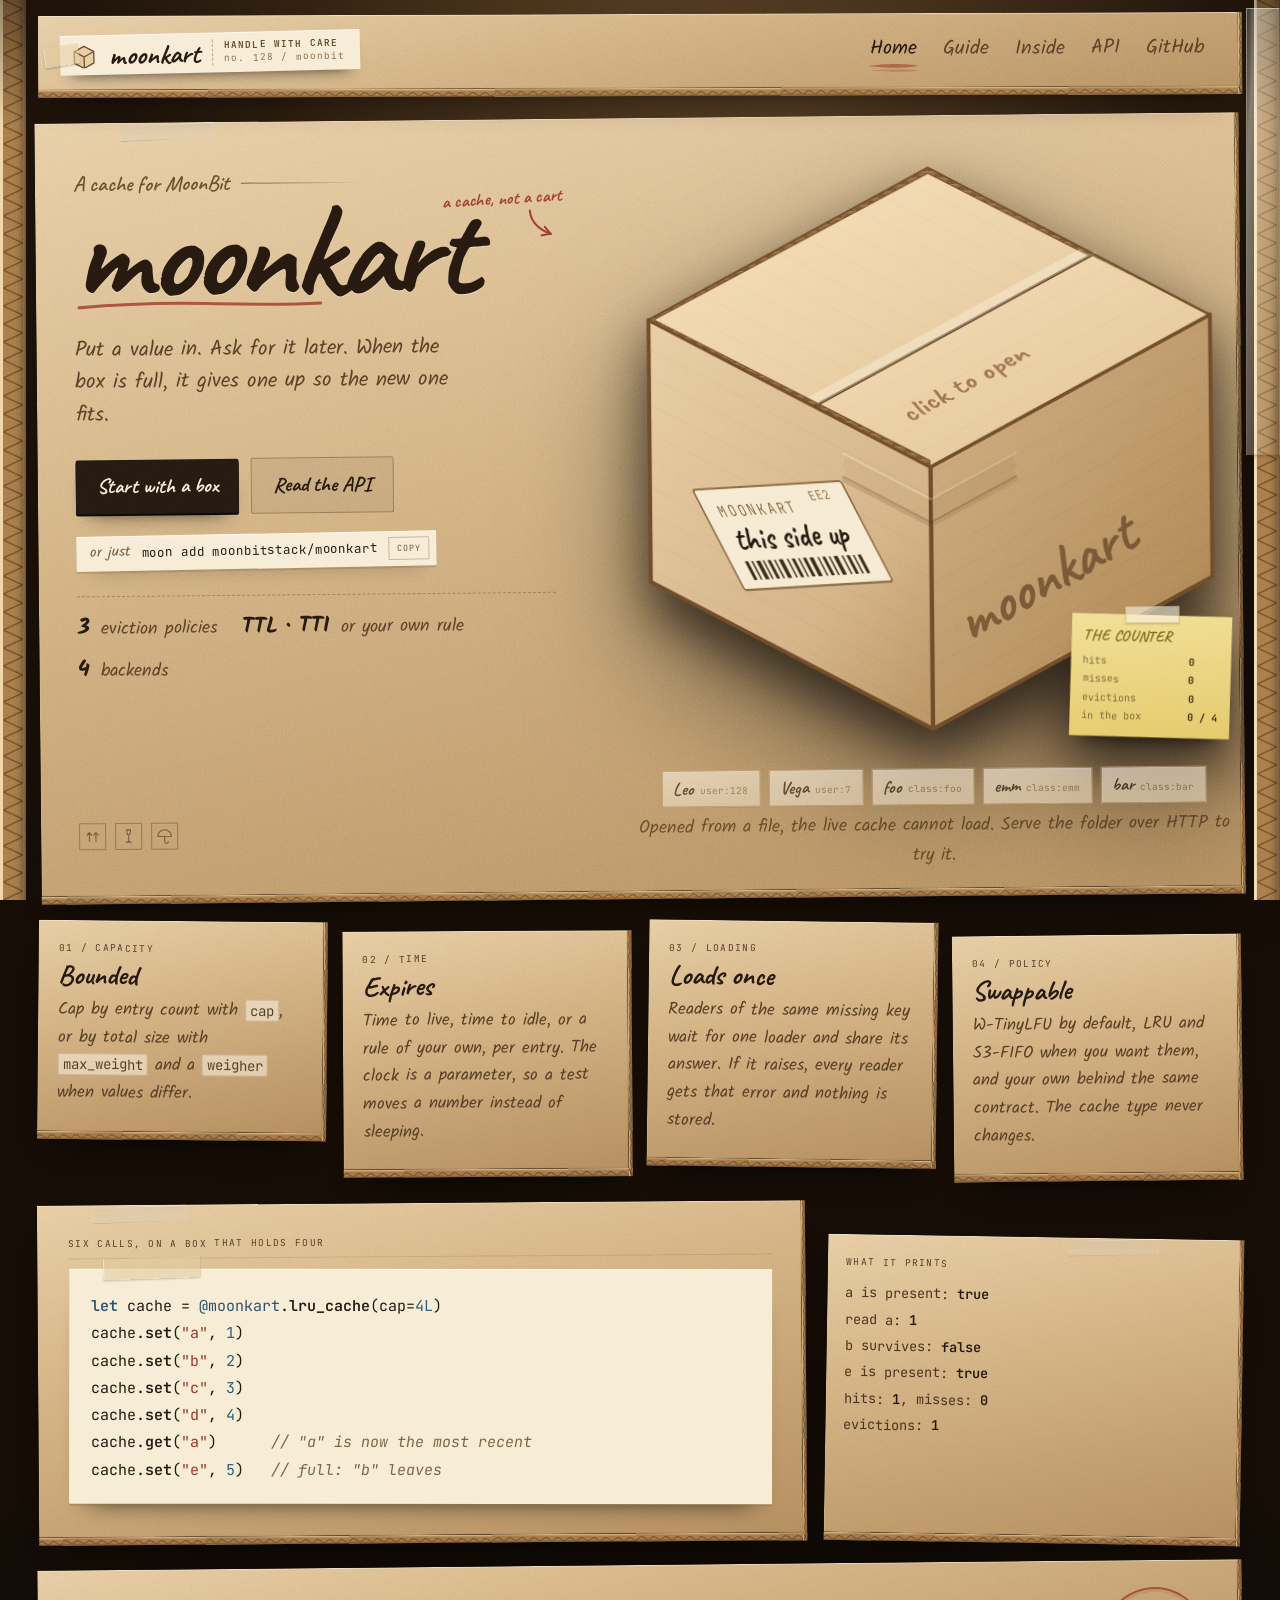
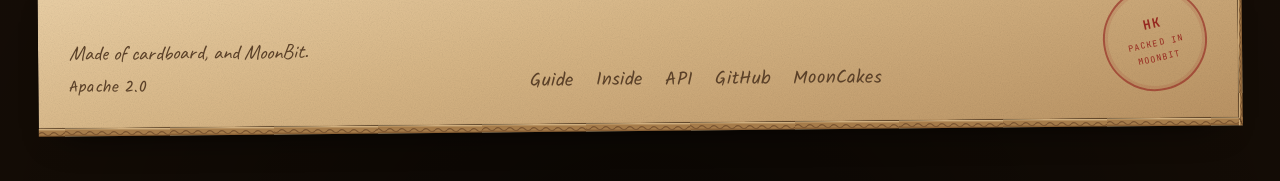
==== commit 0b6cb6a0: "docs(moonkart): the lid stays open, the cards stay in the box, the nav gets a brush. Opening: the fa" ====
--- a/docs/index.html
+++ b/docs/index.html
@@ -216,12 +216,17 @@
                 fill="url(#fluteEdge)" fill-rule="evenodd" stroke="#6d4a29" stroke-width="1" stroke-linejoin="round"/>
 
           <g class="lidwrap">
+            <!-- `far` folds back over the rim and is gone behind it; it may never be
+                 written outside the mouth, so it always reads as slipping under -->
             <g data-flap="far" clip-path="url(#mouthClip)">
               <polygon points="110 176 260 96 348.2 143.1 198.2 223.1"
                        fill="url(#lidFar)" stroke="#6d4a29" stroke-width="1.6" stroke-linejoin="round"/>
               <polygon points="110 176 260 96 348.2 143.1 198.2 223.1" fill="url(#ribL)" opacity=".8"/>
+              <polygon class="tape" data-tape="far" points="359.7 143.5 199.1 229.2 192.9 225.9 353.5 140.2"
+                       fill="rgba(255,250,238,.32)"/>
             </g>
-            <g data-flap="near" clip-path="url(#mouthClip)">
+            <!-- `near` comes towards the eye and stays there, hanging over the wall -->
+            <g data-flap="near" clip-path="url(#hangClip)">
               <!-- its own cut edge, which shows while the flap is still coming over -->
               <path class="flap__edge" fill="url(#fluteEdge)" stroke="rgba(96,62,28,.5)" stroke-width=".6"/>
               <g class="flap__body">
@@ -229,18 +234,12 @@
                          fill="url(#lidNear)" stroke="#6d4a29" stroke-width="1.6" stroke-linejoin="round"/>
                 <polygon points="260 256 410 176 348.2 143.1 198.2 223.1" fill="url(#ribR)" opacity=".7"/>
               </g>
+              <polygon class="tape" data-tape="near" points="353.5 140.2 192.9 225.9 186.8 222.6 347.3 137"
+                       fill="rgba(255,250,238,.32)"/>
             </g>
             <g class="lid__seam">
               <path d="M198.2 223.1 348.2 143.1" stroke="rgba(70,44,18,.42)" stroke-width="1.2"/>
               <path d="M199.6 222 349.6 142" stroke="rgba(255,248,230,.22)" stroke-width="1"/>
-            </g>
-            <!-- the tape is split along the seam: each half stays stuck to its flap,
-                 and neither may be written past the rim -->
-            <g class="lid__tape" clip-path="url(#mouthClip)">
-              <polygon class="tape" data-tape="near" points="353.5 140.2 192.9 225.9 186.8 222.6 347.3 137"
-                       fill="rgba(255,250,238,.32)"/>
-              <polygon class="tape" data-tape="far" points="359.7 143.5 199.1 229.2 192.9 225.9 353.5 140.2"
-                       fill="rgba(255,250,238,.32)"/>
             </g>
             <!-- written on the lid, so it takes the lid's own two axes: along the
                  seam, and away towards the back of the box -->
@@ -250,6 +249,9 @@
           </g>
 
         </svg>
+
+        <!-- a card taken out of the box is held here, above the drawing -->
+        <div class="layer-held" id="held" aria-hidden="true"></div>
 
         <button class="openlid" id="openlid" type="button" aria-label="Open the box"></button>
 
@@ -359,6 +361,11 @@
     <clipPath id="mouthClip">
       <path d="M260 99.5 406.5 176 260 252.5 113.5 176Z"/>
     </clipPath>
+    <!-- the near flap ends up lying on the front-right wall, so it is allowed
+         inside the mouth and over that wall, and nowhere else -->
+    <clipPath id="hangClip">
+      <path d="M260 99.5 410 176 410 316 260 396 260 252.5 113.5 176Z"/>
+    </clipPath>
   </defs>
 </svg>
 
@@ -383,6 +390,7 @@
 }
 
 const cardsEl = document.getElementById("cards");
+const heldEl = document.getElementById("held");
 const trayEl = document.getElementById("tray");
 const hintEl = document.getElementById("hint");
 const box = {
@@ -413,7 +421,8 @@
 
 function card(key, value, extra) {
   const el = document.createElement("div");
-  el.className = "slot" + (extra ? " " + extra : "");
+  el.className = "slot landing" + (extra ? " " + extra : "");
+  setTimeout(() => el.classList.remove("landing"), 480);
   el.innerHTML = '<div class="cardface"><span class="k"></span><span class="v"></span></div>';
   el.querySelector(".k").textContent = key;
   el.querySelector(".v").textContent = value;
@@ -472,9 +481,28 @@
   paint();
 }
 
+/* Taking a card: it comes out of the box and is held up, then goes back. */
+let heldTimer = null;
+function takeCard(el) {
+  if (el.parentElement === heldEl) return;
+  const home = el.nextSibling;
+  heldEl.appendChild(el);
+  el.classList.add("is-drawn");
+  clearTimeout(heldTimer);
+  heldTimer = setTimeout(() => {
+    el.classList.remove("is-drawn");
+    setTimeout(() => {
+      if (el.parentElement !== heldEl) return;
+      /* back into its own place in the fan, not on top of the others */
+      cardsEl.insertBefore(el, home && home.parentElement === cardsEl ? home : null);
+    }, 300);
+  }, 780);
+}
+
 function ask(key, el) {
   if (!engine) return;
   const [state] = engine.mk_get(key).split("\t");
+  takeCard(el);
   if (state === "hit") {
     flash(el);
     hintEl.textContent = `${key}: a hit. Nothing had to be computed.`;
@@ -598,6 +626,10 @@
   return v + rock;
 };
 const HALF_PI = Math.PI / 2;
+/* where each flap comes to rest: the near one hangs just past upright on the
+   front wall, the far one folds back over the rim and is gone behind it */
+const PHI_NEAR = HALF_PI * 1.06;
+const PHI_FAR = -HALF_PI;
 
 function drawLid(phiNear, phiFar) {
   setFlap(flapNear, NEAR_CORNERS.map(([s, t]) => project(NEAR, s, t, phiNear)));
@@ -605,24 +637,22 @@
   tapeNear.setAttribute("points", asPoints(TAPE_NEAR.map(([s, t]) => project(NEAR, s, t, phiNear))));
   tapeFar.setAttribute("points", asPoints(TAPE_FAR.map(([s, t]) => project(FAR, s, t, phiFar))));
 
-  /* Both flaps turn up and over, away from the inside of the box: the near one
-     towards the eye, the far one away behind the rim. Either turns its back on
-     the light, and both leave through the rim, which is what closes the line
-     they are drawn along. */
-  const shade = 1.04 - 0.08 * Math.abs(Math.sin(phiNear));
+  /* The near flap turns towards the eye and stays there, so we end up looking
+     at its back: it goes a little darker as it comes over. The far one turns
+     away and slips under the rim, which is the only thing that hides it. */
+  const shade = 1.03 - 0.16 * Math.sin(Math.min(Math.abs(phiNear), HALF_PI * 1.06) / HALF_PI);
   flapNear.querySelector(".flap__body").style.filter = `brightness(${shade.toFixed(3)})`;
   const farShade = 1.02 - 0.5 * Math.abs(Math.sin(phiFar));
   flapFar.style.filter = `brightness(${farShade.toFixed(3)})`;
-  /* the last few degrees are already past the rim, where neither face is seen */
-  const into = (phi) => 1 - Math.min(1, Math.max(0, (Math.abs(phi) / HALF_PI - 0.6) / 0.4));
-  flapNear.style.opacity = String(into(phiNear));
-  flapFar.style.opacity = String(into(phiFar));
+  /* the far flap fades only in the last degrees, once it is behind the board */
+  flapFar.style.opacity =
+    String(1 - Math.min(1, Math.max(0, (Math.abs(phiFar) / HALF_PI - 0.74) / 0.26)));
 }
 
 const lidOpen = () => root.dataset.lid === "open";
 
 if (lidOpen()) {
-  drawLid(-HALF_PI, HALF_PI);
+  drawLid(PHI_NEAR, PHI_FAR);
 } else {
   drawLid(0, 0);
   trayEl.classList.add("is-locked");
@@ -635,6 +665,7 @@
     c.el.classList.remove("replay");
     void c.el.offsetWidth;
     c.el.classList.add("replay");
+    setTimeout(() => c.el.classList.remove("replay"), 900);
   });
 }
 
@@ -652,7 +683,7 @@
 
   /* the box still opens, it just does not perform */
   if (matchMedia("(prefers-reduced-motion: reduce)").matches) {
-    drawLid(-HALF_PI, HALF_PI);
+    drawLid(PHI_NEAR, PHI_FAR);
     root.dataset.lid = "open";
     dropCards();
     hintEl.textContent = "Click a card in the box to ask for it again.";
@@ -674,8 +705,8 @@
 
     /* both flaps turn up and over, away from the inside of the box: the near
        one towards the eye, the far one away. Same sign, opposite sides. */
-    const phiNear = -HALF_PI * swingEase(span(t, 0.05, 0.95));
-    const phiFar = -HALF_PI * swingEase(span(t, 0.07, 0.8));
+    const phiNear = PHI_NEAR * swingEase(span(t, 0.05, 0.95));
+    const phiFar = PHI_FAR * swingEase(span(t, 0.07, 0.85));
     drawLid(phiNear, phiFar);
 
     if (!dropped && t > 0.3) {
@@ -685,7 +716,7 @@
     }
     if (t < 1) return requestAnimationFrame(step);
 
-    drawLid(-HALF_PI, HALF_PI);
+    drawLid(PHI_NEAR, PHI_FAR);
     root.dataset.lid = "open";
     cutting = false;
   };
--- a/docs/site.css
+++ b/docs/site.css
@@ -207,17 +207,18 @@
 .ticket__no b{display:block;font-weight:600;color:#5e4423}
 
 .nav{display:flex;align-items:center;gap:4px}
-.nav a{font-family:var(--neat);font-size:20px;font-weight:400;color:var(--ink-2);text-decoration:none;
-  padding:5px 11px 6px;border-radius:2px;transition:color .16s,background-color .16s}
-/* one thin stroke on hover, never a pair of them */
-.nav a:hover,.nav a:focus-visible{color:var(--ink);background:rgba(38,25,15,.08);
-  text-decoration:underline;text-decoration-thickness:1px;text-underline-offset:5px;
-  text-decoration-color:rgba(38,25,15,.45)}
-/* the page you are on is underlined in red pen, once */
-.nav a[aria-current="page"]{color:var(--ink);position:relative}
-.nav a[aria-current="page"]::after{content:"";position:absolute;left:11px;right:11px;bottom:2px;height:2px;
-  background:var(--pen);opacity:.6;border-radius:1px;
-  clip-path:polygon(0 30%, 100% 0, 100% 70%, 0 100%)}
+.nav a{position:relative;font-family:var(--neat);font-size:20px;font-weight:400;color:var(--ink-2);
+  text-decoration:none;padding:5px 11px 6px;transition:color .16s}
+/* Two brush strokes under the word — the same mark the page you are on gets.
+   No box, no rule: a hand underline. */
+.nav a::after{content:"";position:absolute;left:9px;right:9px;bottom:0;height:10px;
+  background:url("data:image/svg+xml,%3Csvg xmlns='http://www.w3.org/2000/svg' viewBox='0 0 100 10' preserveAspectRatio='none'%3E%3Cpath d='M1.5 3.7C18 2.2 44 1.5 62 1.9 78 2.3 92 2.7 98.5 3.8 92 4.9 78 5.4 62 5.6 44 5.8 18 5.1 1.5 3.7Z' fill='%2396281f'/%3E%3Cpath d='M7 8.3C25 7.4 54 7.2 74 7.5 85 7.7 94 8 97.5 8.5 89 9.4 79 9.7 65 9.6 46 9.6 21 9.4 7 8.3Z' fill='%2396281f' opacity='.55'/%3E%3C/svg%3E") center/100% 100% no-repeat;
+  opacity:0;transform:scaleX(.55);transform-origin:left center;pointer-events:none;
+  transition:opacity .14s ease-out, transform .2s cubic-bezier(.2,.9,.3,1)}
+.nav a[aria-current="page"]{color:var(--ink)}
+.nav a[aria-current="page"]::after{opacity:.5;transform:none}
+.nav a:hover,.nav a:focus-visible{color:var(--ink)}
+.nav a:hover::after,.nav a:focus-visible::after{opacity:.92;transform:none}
 
 /* --- hero --- */
 .hero{display:grid;grid-template-columns:minmax(0,.95fr) minmax(0,1.05fr);
@@ -277,7 +278,13 @@
   filter:drop-shadow(0 26px 26px rgba(0,0,0,.55)) drop-shadow(0 46px 60px rgba(0,0,0,.5))}
 .stage svg{position:absolute;inset:0;width:100%;height:100%;overflow:visible;pointer-events:none}
 .layer-back{z-index:1}
-.layer-cards{z-index:2;position:absolute;inset:0}
+.layer-cards{z-index:2;position:absolute;inset:0;
+  /* clipped to the mouth, so a card's feet sit behind the front walls instead
+     of being drawn across them */
+  clip-path:polygon(50% 5.335%, 94.665% 28.659%, 50% 51.98%, 5.335% 28.659%)}
+/* a card taken out of the box is held above the whole drawing */
+.layer-held{z-index:5;position:absolute;inset:0;pointer-events:none}
+.layer-held .slot{pointer-events:none}
 .layer-front{z-index:3}
 /* the box gives a little under the hand that opens it */
 .stage.is-thumped{animation:thump .26s cubic-bezier(.3,.9,.3,1)}
@@ -292,11 +299,10 @@
   background:none;cursor:pointer;-webkit-tap-highlight-color:transparent}
 .openlid:focus-visible{outline:2px dashed rgba(168,52,42,.55);outline-offset:-12px}
 .stage:has(.openlid:hover) .lidwrap{filter:brightness(1.035)}
-/* once the box is open the lid is gone; the near flap stays, hanging on the wall */
+/* the box, opened: the far flap is gone behind the rim, the near one is left
+   hanging on the front wall, where it stayed */
 html[data-lid="open"] .lidwrap>[data-flap="far"],
-html[data-lid="open"] .lidwrap>[data-flap="near"],
 html[data-lid="open"] .lid__seam,
-html[data-lid="open"] .lid__tape,
 html[data-lid="open"] .lid__note,
 html[data-lid="open"] .openlid{display:none}
 /* the flap is a face of its own, so it stands a shade brighter than the wall */
@@ -314,8 +320,23 @@
   border:1px solid #c1a37a;border-radius:1px;
   padding:8px 9px 6px;height:100%;
   box-shadow:0 .8px 0 rgba(150,118,76,.28), 0 6px 10px -8px rgba(0,0,0,.65);
-  animation:drop .42s cubic-bezier(.2,1.2,.4,1) both;
-}
+  transition:transform .22s cubic-bezier(.2,.9,.3,1), box-shadow .22s;
+}
+/* a card that has just been put in drops into place, once. The class goes away
+   afterwards, so moving the card about never replays it. */
+.slot.landing .cardface{animation:drop .42s cubic-bezier(.2,1.2,.4,1) both}
+/* you reach for a card, it lifts */
+.slot:hover{z-index:4}
+.slot:hover .cardface{transform:translateY(-5px);
+  box-shadow:0 .8px 0 rgba(150,118,76,.28), 0 14px 20px -14px rgba(0,0,0,.8)}
+/* and when you take it, it comes out of the box like a card out of a hand */
+.slot.is-drawn{z-index:6}
+.slot.is-drawn .cardface{transform:translate(-4%,-58%) rotate(-2.5deg) scale(1.16);
+  transition:transform .3s cubic-bezier(.2,1.15,.35,1), box-shadow .3s;
+  box-shadow:0 .8px 0 rgba(150,118,76,.3), 0 26px 30px -20px rgba(0,0,0,.85)}
+/* the ring that says the answer came from the box, not from a loader */
+.cardface::before{content:"";position:absolute;inset:-3px;border-radius:2px;opacity:0;
+  pointer-events:none;box-shadow:0 0 0 0 rgba(168,52,42,.5)}
 .cardface .k{display:block;font-family:var(--mono);font-size:8.5px;color:#8a6d47;
   letter-spacing:.02em;white-space:nowrap;overflow:hidden;text-overflow:ellipsis}
 .cardface .v{display:block;font-family:var(--hand);font-weight:700;font-size:19px;line-height:1.05;
@@ -333,16 +354,18 @@
 }
 .slot.gone .cardface::after{content:"evicted";position:absolute;left:4px;top:-13px;
   font-family:var(--hand);font-size:13px;font-weight:700;color:#a8342a;transform:rotate(-4deg)}
-.slot.hit .cardface{animation:hit .55s ease-out}
+.slot.hit .cardface::before{animation:ring .6s ease-out}
+@keyframes ring{
+  0%{opacity:1;box-shadow:0 0 0 0 rgba(168,52,42,.55)}
+  65%{opacity:1;box-shadow:0 0 0 7px rgba(168,52,42,0)}
+  100%{opacity:0;box-shadow:0 0 0 7px rgba(168,52,42,0)}
+}
 /* the lid was just cut, so the cards land all over again */
 .slot.replay .cardface{animation:drop .52s cubic-bezier(.2,1.2,.4,1) both;animation-delay:var(--d,0ms)}
-@keyframes drop{from{opacity:0;transform:translateY(-26px) scale(.94)}to{opacity:1;transform:none}}
+/* the drop uses the individual transform properties, so a card keeps its own
+   transform free for the lift and the draw */
+@keyframes drop{from{opacity:0;translate:0 -26px;scale:.94}to{opacity:1;translate:0 0;scale:1}}
 @keyframes eject{to{opacity:0;transform:translate(34px,26px) rotate(16deg) scale(.9)}}
-@keyframes hit{
-  0%{box-shadow:0 0 0 0 rgba(168,52,42,.55),0 .8px 0 rgba(150,118,76,.28)}
-  60%{box-shadow:0 0 0 7px rgba(168,52,42,0),0 .8px 0 rgba(150,118,76,.28)}
-  100%{box-shadow:0 .8px 0 rgba(150,118,76,.28),0 6px 10px -8px rgba(0,0,0,.65)}
-}
 
 .readout{position:absolute;right:1.5%;bottom:2.5%;width:26%;min-width:134px;
   background:linear-gradient(174deg,#f2de92,#e4c969);
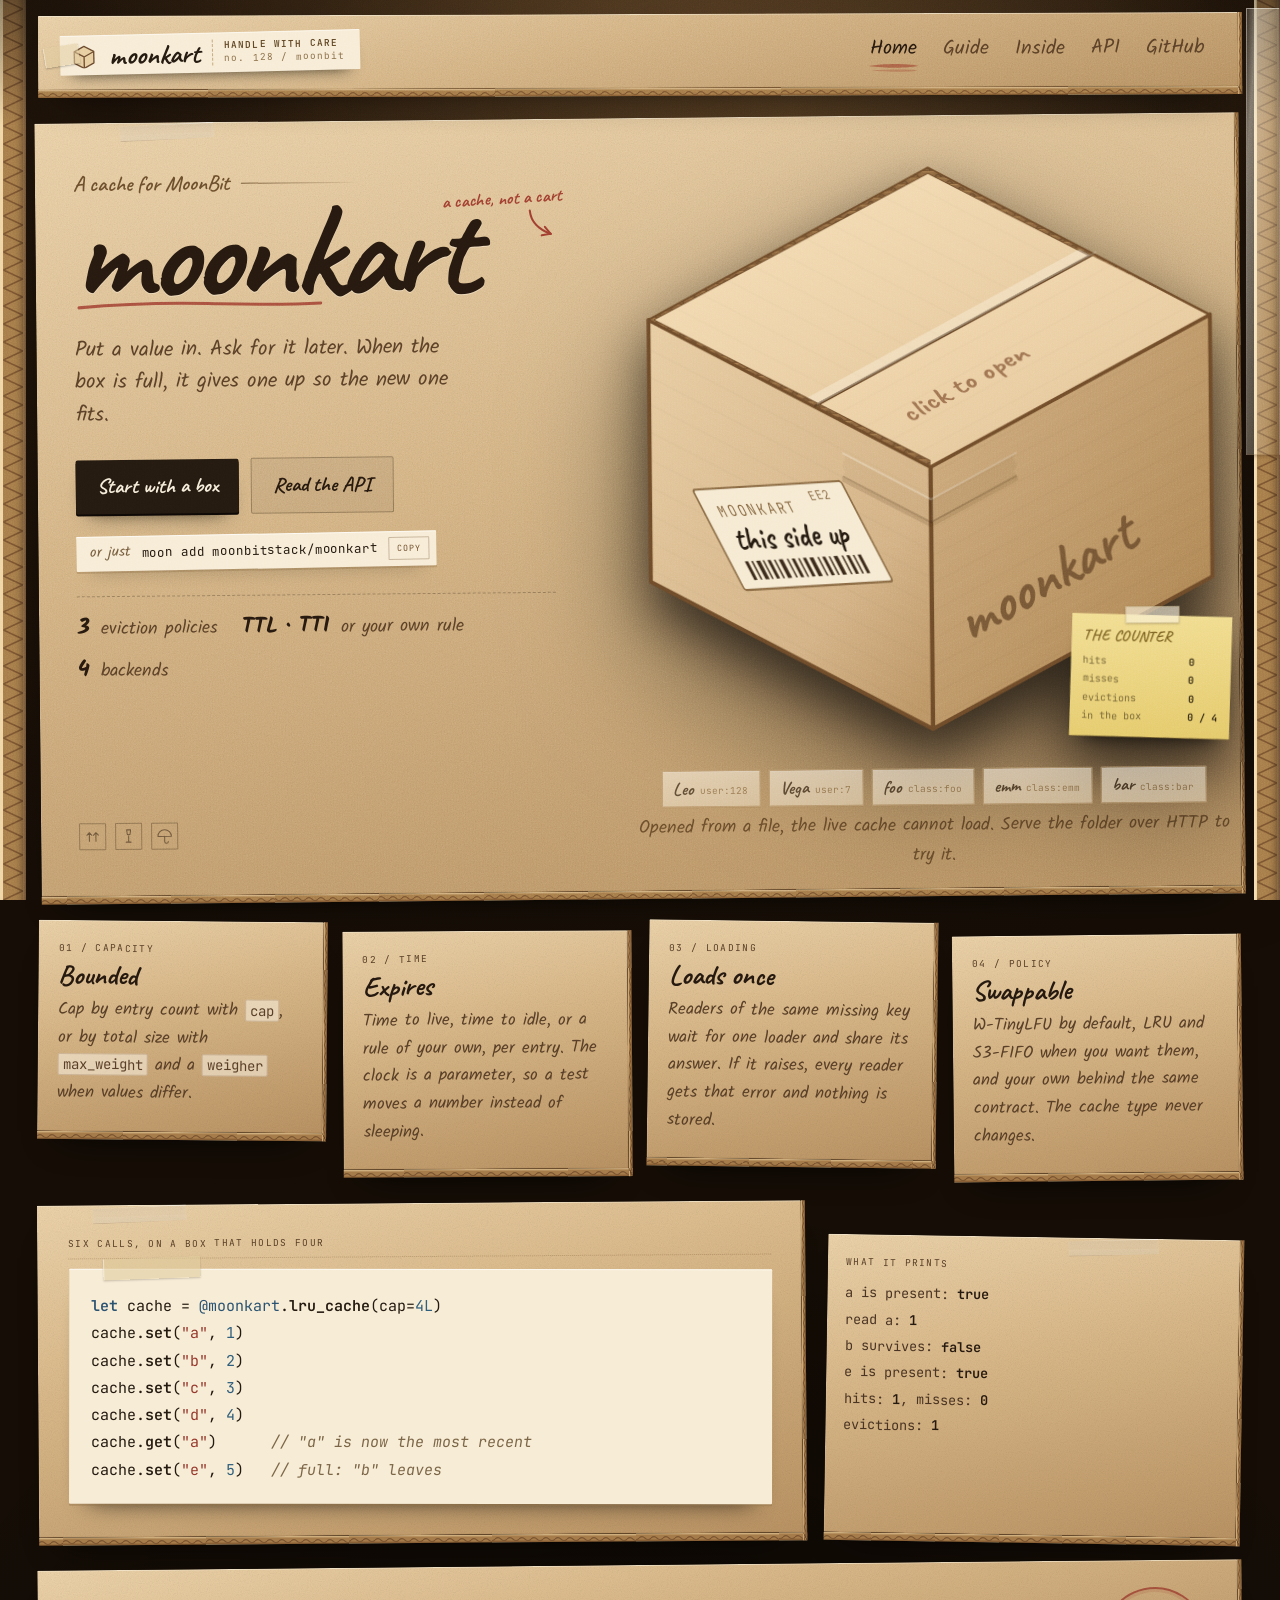
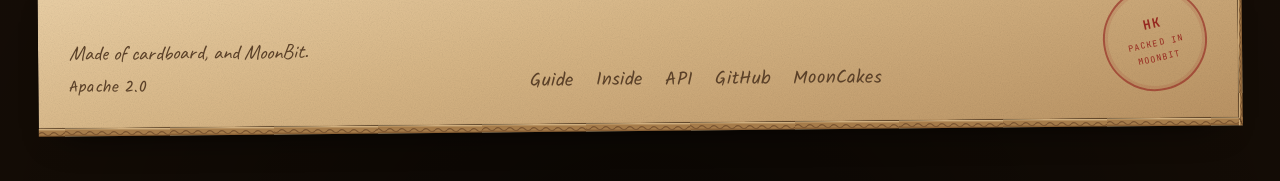
==== commit 7d47b43e: "docs(moonkart): keep the cards inside the box, and drop the tape when it opens. Three things were dr" ====
--- a/docs/index.html
+++ b/docs/index.html
@@ -250,9 +250,6 @@
 
         </svg>
 
-        <!-- a card taken out of the box is held here, above the drawing -->
-        <div class="layer-held" id="held" aria-hidden="true"></div>
-
         <button class="openlid" id="openlid" type="button" aria-label="Open the box"></button>
 
         <div class="readout" id="readout">
@@ -373,10 +370,10 @@
 /* where an entry sits in the box: a fan, as if the carton had been packed and
    the slips had shifted on their way here */
 const SLOTS = [
-  { left: "14%", top: "23%", rot: -11 },
-  { left: "27%", top: "29%", rot: -4 },
-  { left: "41%", top: "24%", rot: 3 },
-  { left: "54%", top: "19%", rot: 10 },
+  { left: "24%", top: "28%", rot: -8 },
+  { left: "32%", top: "31%", rot: -3 },
+  { left: "40%", top: "28%", rot: 3 },
+  { left: "48%", top: "26%", rot: 8 },
 ];
 const CAP = 4;
 const desk = [];
@@ -390,7 +387,6 @@
 }
 
 const cardsEl = document.getElementById("cards");
-const heldEl = document.getElementById("held");
 const trayEl = document.getElementById("tray");
 const hintEl = document.getElementById("hint");
 const box = {
@@ -481,22 +477,17 @@
   paint();
 }
 
-/* Taking a card: it comes out of the box and is held up, then goes back. */
-let heldTimer = null;
+/* Taking a card: it is drawn up out of the fan and held there for a moment,
+   clear of its neighbours, then settles back. It never leaves the box. */
 function takeCard(el) {
-  if (el.parentElement === heldEl) return;
-  const home = el.nextSibling;
-  heldEl.appendChild(el);
+  if (el.classList.contains("is-drawn")) return;
+  for (const other of cardsEl.querySelectorAll(".is-drawn")) {
+    clearTimeout(other._home);
+    other.classList.remove("is-drawn");
+  }
   el.classList.add("is-drawn");
-  clearTimeout(heldTimer);
-  heldTimer = setTimeout(() => {
-    el.classList.remove("is-drawn");
-    setTimeout(() => {
-      if (el.parentElement !== heldEl) return;
-      /* back into its own place in the fan, not on top of the others */
-      cardsEl.insertBefore(el, home && home.parentElement === cardsEl ? home : null);
-    }, 300);
-  }, 780);
+  clearTimeout(el._home);
+  el._home = setTimeout(() => el.classList.remove("is-drawn"), 780);
 }
 
 function ask(key, el) {
--- a/docs/site.css
+++ b/docs/site.css
@@ -279,12 +279,10 @@
 .stage svg{position:absolute;inset:0;width:100%;height:100%;overflow:visible;pointer-events:none}
 .layer-back{z-index:1}
 .layer-cards{z-index:2;position:absolute;inset:0;
-  /* clipped to the mouth, so a card's feet sit behind the front walls instead
-     of being drawn across them */
-  clip-path:polygon(50% 5.335%, 94.665% 28.659%, 50% 51.98%, 5.335% 28.659%)}
-/* a card taken out of the box is held above the whole drawing */
-.layer-held{z-index:5;position:absolute;inset:0;pointer-events:none}
-.layer-held .slot{pointer-events:none}
+  /* A card is cut only by the two front walls: below those edges it would be in
+     front of the board. Above them it may stand up over the rim — the rim is
+     drawn later, so it passes behind it the way a card in a box would. */
+  clip-path:polygon(4.27% 28.66%, 50% 53.05%, 95.73% 28.66%, 95.73% 0, 4.27% 0)}
 .layer-front{z-index:3}
 /* the box gives a little under the hand that opens it */
 .stage.is-thumped{animation:thump .26s cubic-bezier(.3,.9,.3,1)}
@@ -303,13 +301,14 @@
    hanging on the front wall, where it stayed */
 html[data-lid="open"] .lidwrap>[data-flap="far"],
 html[data-lid="open"] .lid__seam,
+html[data-lid="open"] .tape,
 html[data-lid="open"] .lid__note,
 html[data-lid="open"] .openlid{display:none}
 /* the flap is a face of its own, so it stands a shade brighter than the wall */
 .flap__body{filter:brightness(1.06) saturate(.97)}
 .tray.is-locked{opacity:.6;pointer-events:none}
 
-.slot{position:absolute;width:26%;height:26%;transform-origin:50% 100%;
+.slot{position:absolute;width:24%;height:24%;transform-origin:50% 100%;
   transition:transform .45s cubic-bezier(.2,.8,.3,1),opacity .3s}
 .slot[hidden]{display:none}
 /* A slip is cut from the small box, so its board is a fraction of the thick
@@ -325,15 +324,16 @@
 /* a card that has just been put in drops into place, once. The class goes away
    afterwards, so moving the card about never replays it. */
 .slot.landing .cardface{animation:drop .42s cubic-bezier(.2,1.2,.4,1) both}
-/* you reach for a card, it lifts */
-.slot:hover{z-index:4}
-.slot:hover .cardface{transform:translateY(-5px);
+/* you reach for a card, it lifts. The z-index stays below the front layer's
+   3, so a card can never end up drawn over the rim. */
+.slot:hover{z-index:1}
+.slot:hover .cardface{transform:translateY(-3px) scale(1.02);
   box-shadow:0 .8px 0 rgba(150,118,76,.28), 0 14px 20px -14px rgba(0,0,0,.8)}
 /* and when you take it, it comes out of the box like a card out of a hand */
-.slot.is-drawn{z-index:6}
-.slot.is-drawn .cardface{transform:translate(-4%,-58%) rotate(-2.5deg) scale(1.16);
-  transition:transform .3s cubic-bezier(.2,1.15,.35,1), box-shadow .3s;
-  box-shadow:0 .8px 0 rgba(150,118,76,.3), 0 26px 30px -20px rgba(0,0,0,.85)}
+.slot.is-drawn{z-index:1}
+.slot.is-drawn .cardface{transform:scale(1.14) rotate(-2deg);transform-origin:50% 0;
+  transition:transform .28s cubic-bezier(.2,1.15,.35,1), box-shadow .28s;
+  box-shadow:0 .8px 0 rgba(150,118,76,.3), 0 22px 28px -18px rgba(0,0,0,.85)}
 /* the ring that says the answer came from the box, not from a loader */
 .cardface::before{content:"";position:absolute;inset:-3px;border-radius:2px;opacity:0;
   pointer-events:none;box-shadow:0 0 0 0 rgba(168,52,42,.5)}
@@ -471,7 +471,9 @@
   .hero{grid-template-columns:minmax(0,1fr);gap:0;--tilt:0deg}
   .hero__copy{padding:22px 18px 26px}
   .demo{order:-1;padding:16px 12px 6px;margin:0}
-  .readout{right:0;bottom:0;width:38%;min-width:118px;font-size:8.5px}
+  /* on a phone the note would sit over the cards, so it is tucked into the
+     lower-left corner, where there is only wall */
+  .readout{left:0;right:auto;bottom:0;width:40%;min-width:104px;font-size:8px}
   .scribble{display:none}
   .ticket__no{display:none}
   .bar{padding:10px 14px}
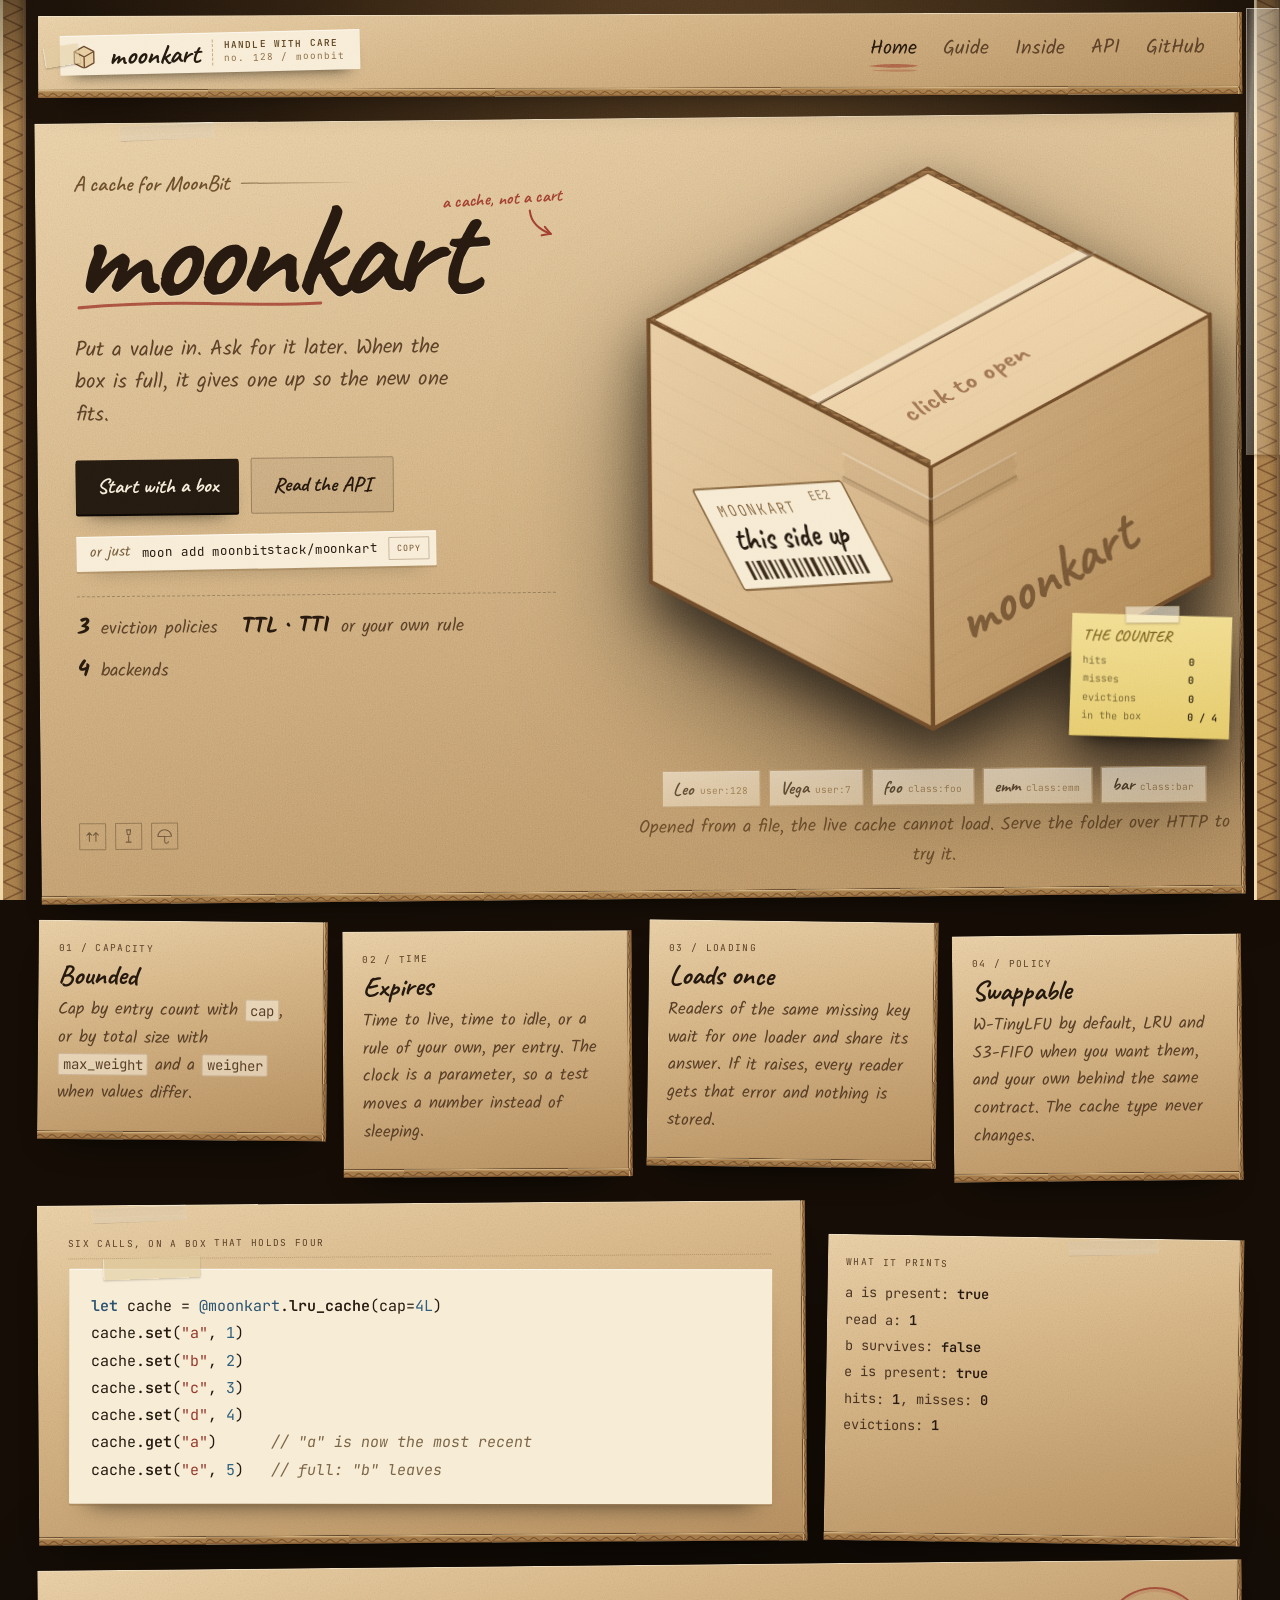
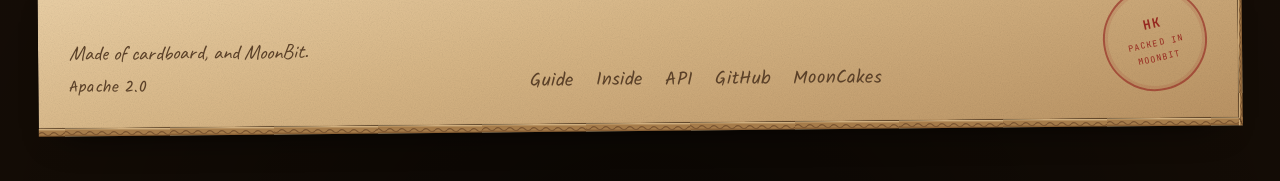
==== commit 79abc9af: "docs(moonkart): a flap is thin, and the demo is not for selecting. The flap's free edge was carrying" ====
--- a/docs/index.html
+++ b/docs/index.html
@@ -227,8 +227,9 @@
             </g>
             <!-- `near` comes towards the eye and stays there, hanging over the wall -->
             <g data-flap="near" clip-path="url(#hangClip)">
-              <!-- its own cut edge, which shows while the flap is still coming over -->
-              <path class="flap__edge" fill="url(#fluteEdge)" stroke="rgba(96,62,28,.5)" stroke-width=".6"/>
+              <!-- its two short sides are cut across the flutes; the free edge
+                   is only the thickness of the board -->
+              <path class="flap__edge" fill="url(#fluteEdge)" stroke="none"/>
               <g class="flap__body">
                 <polygon points="260 256 410 176 348.2 143.1 198.2 223.1"
                          fill="url(#lidNear)" stroke="#6d4a29" stroke-width="1.6" stroke-linejoin="round"/>
@@ -586,18 +587,24 @@
   const s = asPoints(pts);
   for (const pg of g.querySelectorAll("polygon")) pg.setAttribute("points", s);
 
-  /* the flap's cut edge and the shadow it lays on the wall, both hanging from
-     the free edge (corners 2 and 3) */
-  const [a, b] = [pts[2], pts[3]];
-  const band = (h) => {
-    const f = (p) => p[0].toFixed(2) + " " + p[1].toFixed(2);
-    return `M${f(a)}L${f(b)}L${b[0].toFixed(2)} ${(b[1] + h).toFixed(2)}` +
-      `L${a[0].toFixed(2)} ${(a[1] + h).toFixed(2)}Z`;
+  /* Only the two short sides of a flap are cut across the flutes; the free edge
+     is slit along them, so it shows nothing but the board's own thickness. */
+  const f = (p) => p[0].toFixed(2) + " " + p[1].toFixed(2);
+  const cx = (pts[0][0] + pts[1][0] + pts[2][0] + pts[3][0]) / 4;
+  const cy = (pts[0][1] + pts[1][1] + pts[2][1] + pts[3][1]) / 4;
+  const side = (a, b, w) => {
+    const dx = b[0] - a[0], dy = b[1] - a[1];
+    const len = Math.hypot(dx, dy) || 1;
+    let nx = -dy / len, ny = dx / len;
+    if (nx * ((a[0] + b[0]) / 2 - cx) + ny * ((a[1] + b[1]) / 2 - cy) < 0) {
+      nx = -nx; ny = -ny;
+    }
+    const a2 = [a[0] + nx * w, a[1] + ny * w];
+    const b2 = [b[0] + nx * w, b[1] + ny * w];
+    return `M${f(a)}L${f(b)}L${f(b2)}L${f(a2)}Z`;
   };
   const cut = g.querySelector(".flap__edge");
-  if (cut) cut.setAttribute("d", band(3.5));
-  const cast = g.querySelector(".flap__cast");
-  if (cast) cast.setAttribute("d", band(22));
+  if (cut) cut.setAttribute("d", side(pts[1], pts[2], 1.5) + side(pts[0], pts[3], 1.5));
 }
 
 /* the tape, split down the seam so each half rides its own flap */
--- a/docs/site.css
+++ b/docs/site.css
@@ -53,9 +53,9 @@
 /* Decorative print — the marks, the tags, the counter, the note on the box — is
    part of the material. Selecting it drags blue boxes across the drawing, so it
    is not selectable. Prose and code still are. */
-.kicker,.scribble,.marks,.readout,.ticket__no,.stamp,
+.kicker,.scribble,.marks,.ticket__no,.stamp,.demo,
 .label__tag,.out__tag,.spec__n,.chapter__eyebrow,.col__tag,.tally,
-.tray__hint,.inside__hint,.tally-line,.stage,.chips,
+.tray,.tray__hint,.inside__hint,.tally-line,.stage,.chips,
 .stamp *,.readout *{-webkit-user-select:none;user-select:none}
 body{
   font-family:var(--body);
@@ -306,6 +306,8 @@
 html[data-lid="open"] .openlid{display:none}
 /* the flap is a face of its own, so it stands a shade brighter than the wall */
 .flap__body{filter:brightness(1.06) saturate(.97)}
+/* a flap is thinner than a wall: its outline is a hair, not a band */
+.flap__body polygon{stroke-width:1.2}
 .tray.is-locked{opacity:.6;pointer-events:none}
 
 .slot{position:absolute;width:24%;height:24%;transform-origin:50% 100%;
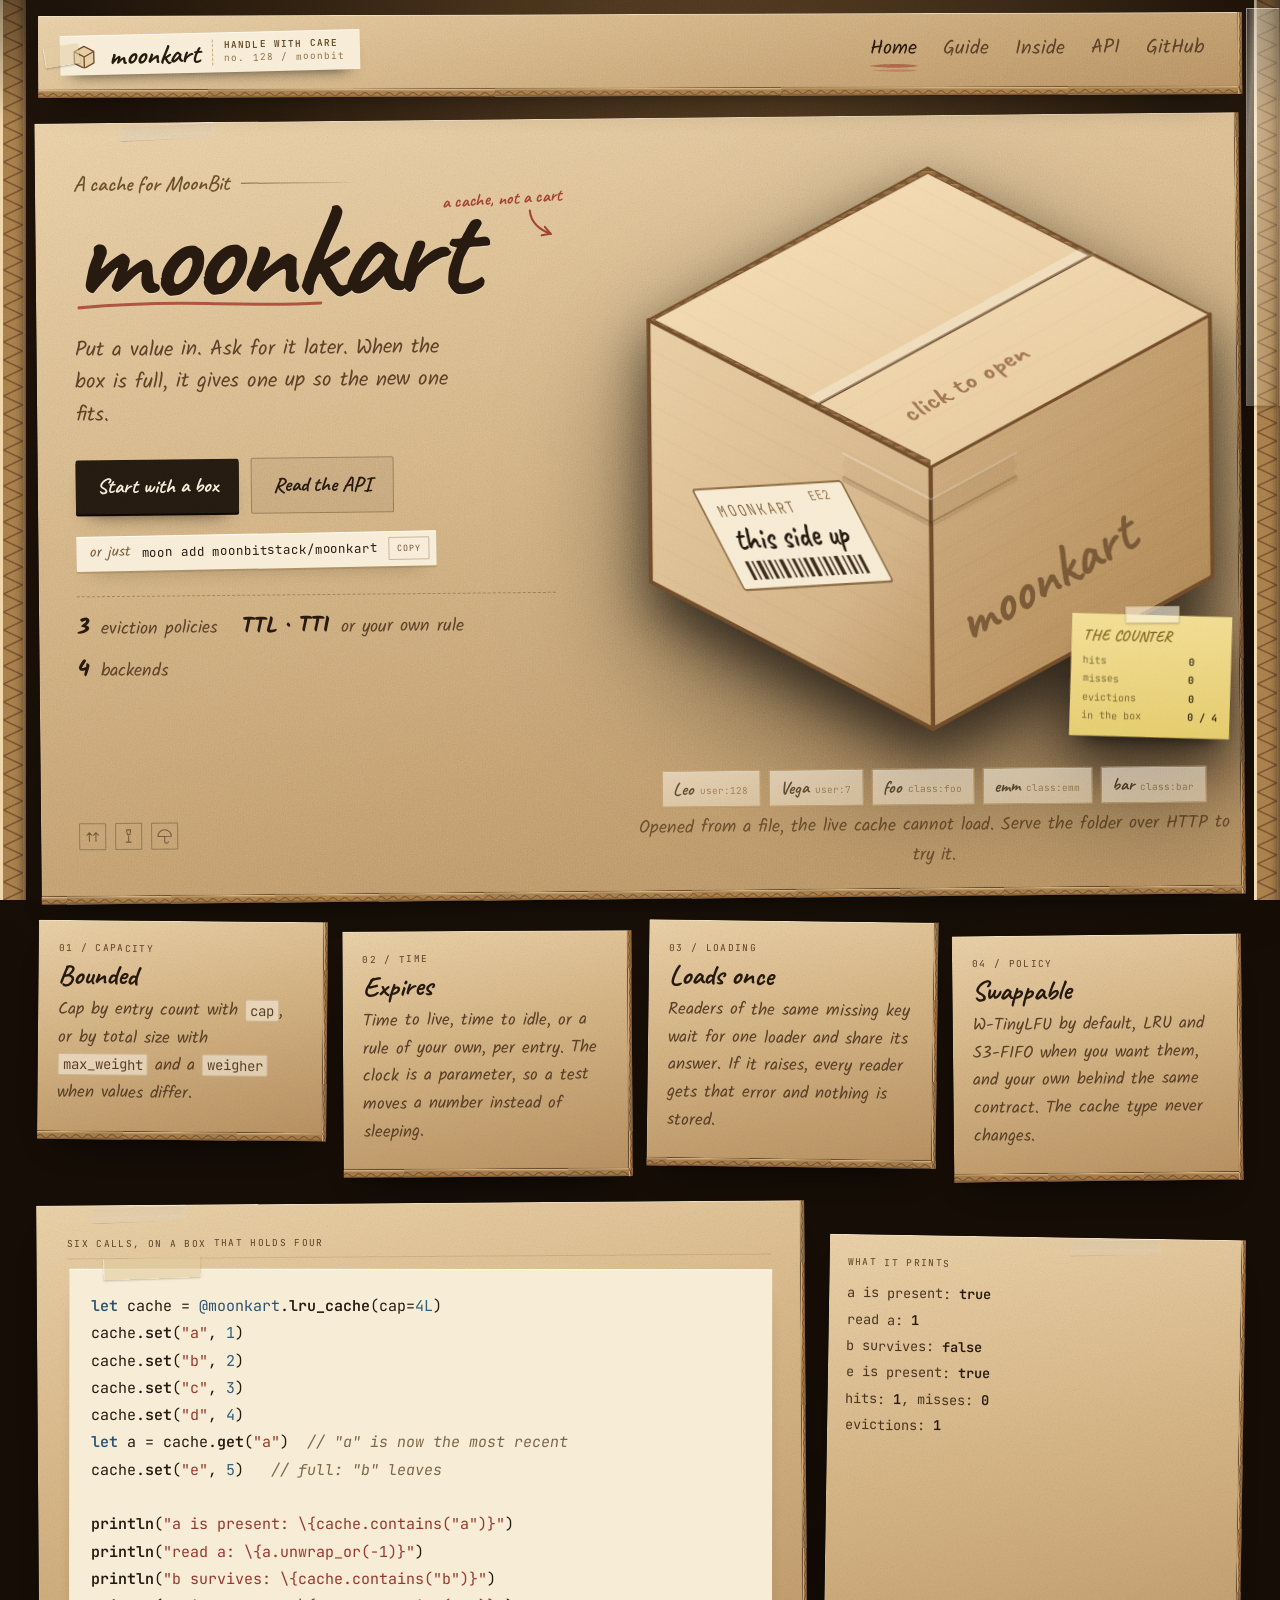
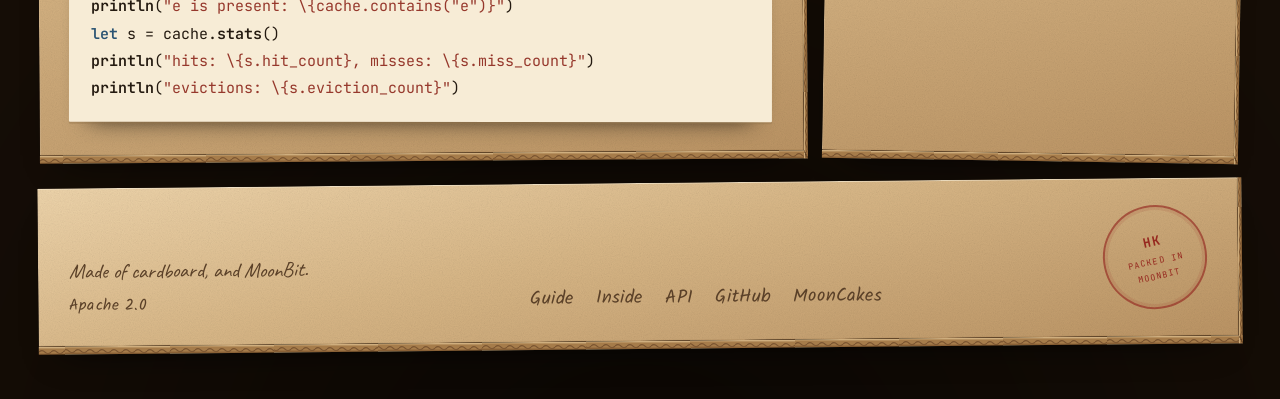
==== commit bb0b2b1f: "docs(moonkart): print what the site's code blocks actually print. Two blocks claimed output they nev" ====
--- a/docs/index.html
+++ b/docs/index.html
@@ -311,8 +311,16 @@
 cache.<span class="c-fn">set</span>(<span class="c-str">"b"</span>, <span class="c-num">2</span>)
 cache.<span class="c-fn">set</span>(<span class="c-str">"c"</span>, <span class="c-num">3</span>)
 cache.<span class="c-fn">set</span>(<span class="c-str">"d"</span>, <span class="c-num">4</span>)
-cache.<span class="c-fn">get</span>(<span class="c-str">"a"</span>)      <span class="c-com">// "a" is now the most recent</span>
-cache.<span class="c-fn">set</span>(<span class="c-str">"e"</span>, <span class="c-num">5</span>)   <span class="c-com">// full: "b" leaves</span></code></pre>
+<span class="c-key">let</span> a = cache.<span class="c-fn">get</span>(<span class="c-str">"a"</span>)  <span class="c-com">// "a" is now the most recent</span>
+cache.<span class="c-fn">set</span>(<span class="c-str">"e"</span>, <span class="c-num">5</span>)   <span class="c-com">// full: "b" leaves</span>
+
+<span class="c-fn">println</span>(<span class="c-str">"a is present: \{cache.contains("a")}"</span>)
+<span class="c-fn">println</span>(<span class="c-str">"read a: \{a.unwrap_or(-1)}"</span>)
+<span class="c-fn">println</span>(<span class="c-str">"b survives: \{cache.contains("b")}"</span>)
+<span class="c-fn">println</span>(<span class="c-str">"e is present: \{cache.contains("e")}"</span>)
+<span class="c-key">let</span> s = cache.<span class="c-fn">stats</span>()
+<span class="c-fn">println</span>(<span class="c-str">"hits: \{s.hit_count}, misses: \{s.miss_count}"</span>)
+<span class="c-fn">println</span>(<span class="c-str">"evictions: \{s.eviction_count}"</span>)</code></pre>
       </div>
     </div>
     <div class="panel out">
--- a/docs/site.css
+++ b/docs/site.css
@@ -50,13 +50,13 @@
 html,button,input,textarea,select{font-variant-ligatures:no-contextual}
 /* a selection should look like a highlighter on kraft, not a blue box */
 ::selection{background:rgba(168,52,42,.22);color:var(--ink)}
-/* Decorative print — the marks, the tags, the counter, the note on the box — is
-   part of the material. Selecting it drags blue boxes across the drawing, so it
-   is not selectable. Prose and code still are. */
-.kicker,.scribble,.marks,.ticket__no,.stamp,.demo,
-.label__tag,.out__tag,.spec__n,.chapter__eyebrow,.col__tag,.tally,
-.tray,.tray__hint,.inside__hint,.tally-line,.stage,.chips,
-.stamp *,.readout *{-webkit-user-select:none;user-select:none}
+/* The page is printed on board: dragging across it should not paint a
+   selection over the drawing. Only the things you are meant to copy — the
+   install line and code — take a selection. */
+html{-webkit-user-select:none;user-select:none}
+.get__cmd,.get__cmd *,
+pre,pre *,
+code,code *{-webkit-user-select:text;user-select:text}
 body{
   font-family:var(--body);
   font-size:19px;
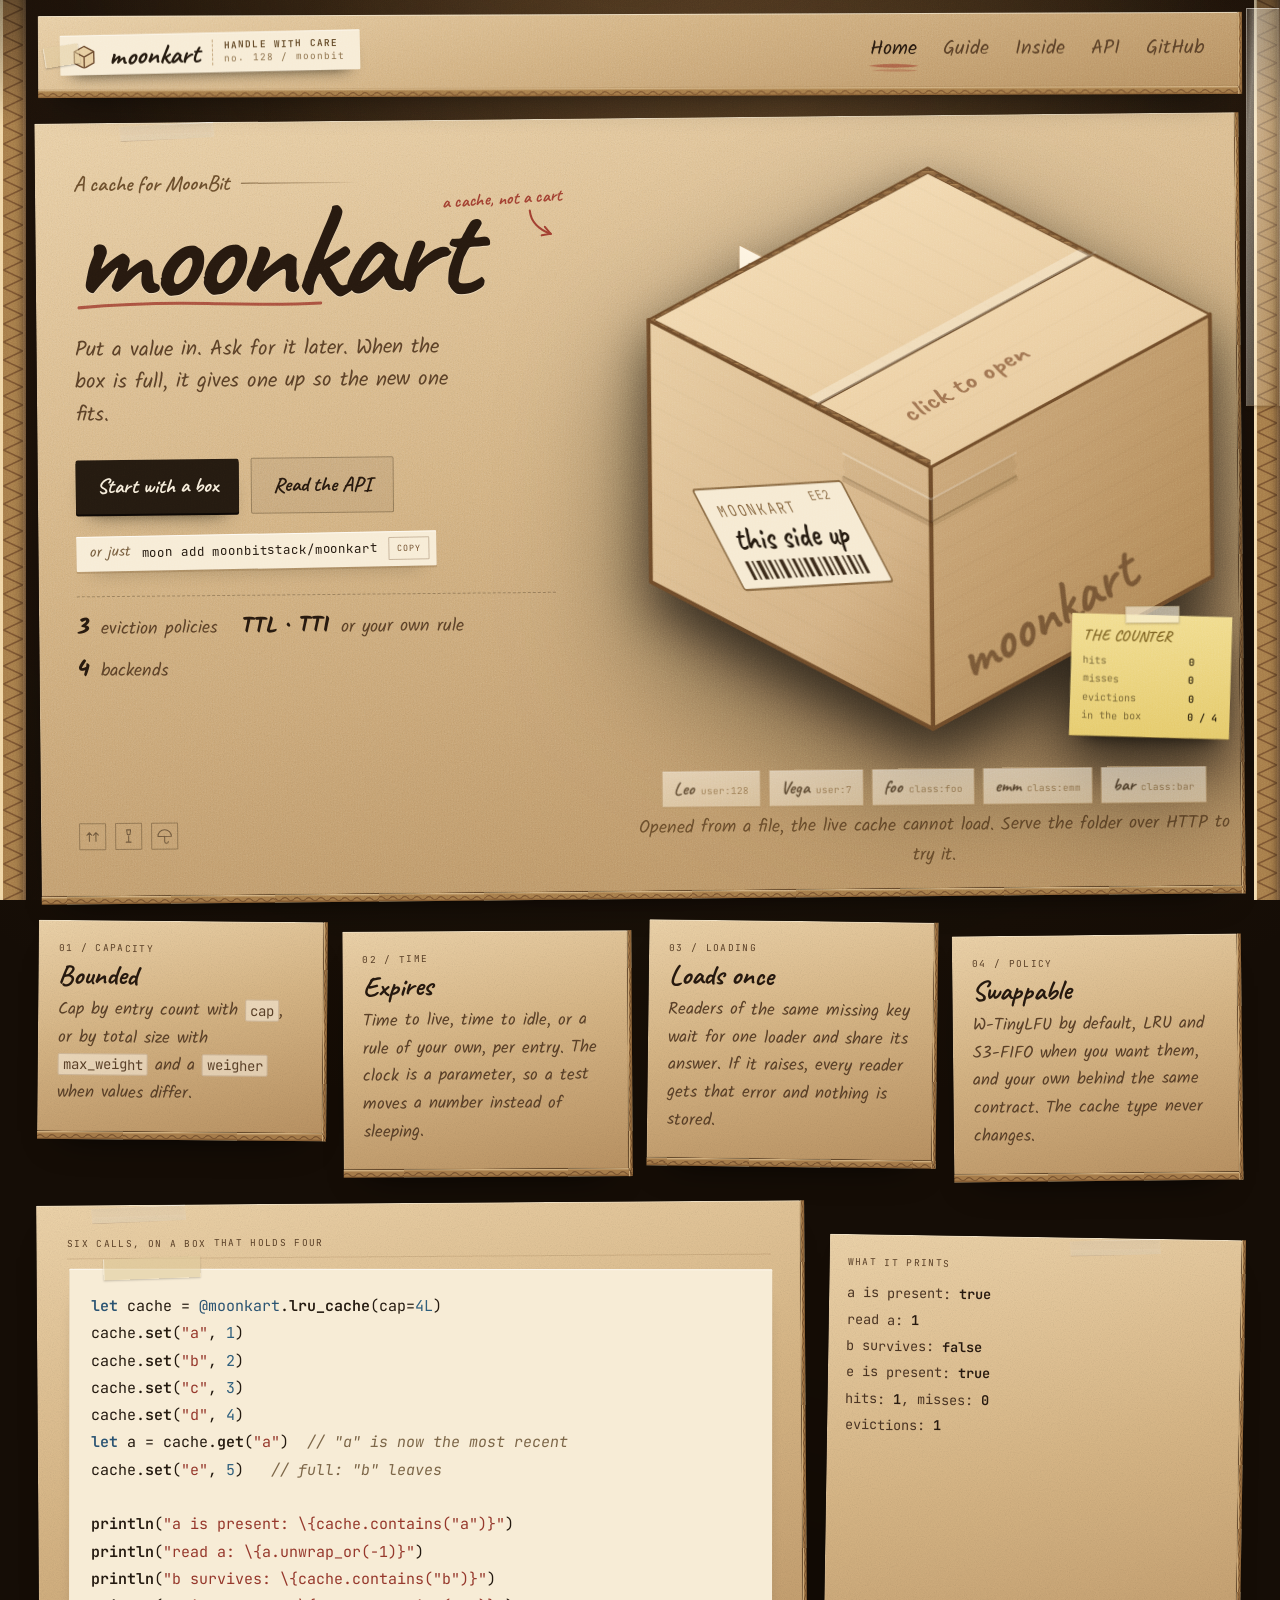
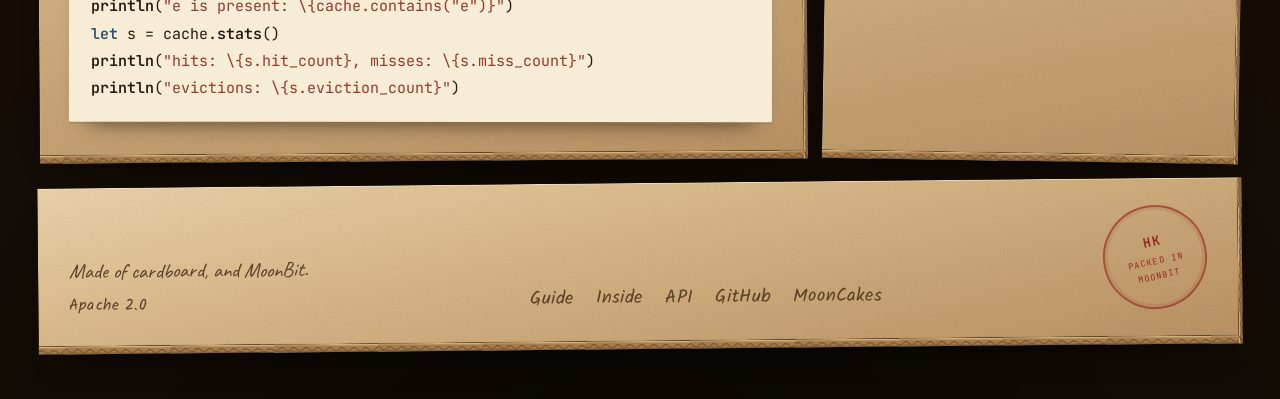
==== commit 5c1d639a: "docs(moonkart): the cards stand in the box as a card file, and a card given up lies on the desk. The" ====
--- a/docs/index.html
+++ b/docs/index.html
@@ -178,9 +178,10 @@
             <path d="M260.7 273.2V285.6" stroke="rgba(255,255,255,.16)" stroke-width=".5"/>
           </g>
 
-          <!-- hand-written mark, set low enough that the open flap clears it -->
-          <g transform="rotate(-29.7 330 320)">
-            <text x="272" y="322" font-family="'Caveat',cursive" font-weight="700" font-size="32"
+          <!-- hand-written mark, set low enough that the flap hanging open over
+               this wall (70 units under the rim) clears it -->
+          <g transform="rotate(-29.7 330 340)">
+            <text x="272" y="342" font-family="'Caveat',cursive" font-weight="700" font-size="32"
                   fill="#5a3d22" opacity=".7">moonkart</text>
           </g>
 
@@ -251,6 +252,10 @@
 
         </svg>
 
+        <!-- the desk beside the box: a card the cache gave up lies here, outside the
+             mouth, so it is not cut by the walls the way the cards in the box are -->
+        <div class="layer-desk" id="desk" aria-live="polite"></div>
+
         <button class="openlid" id="openlid" type="button" aria-label="Open the box"></button>
 
         <div class="readout" id="readout">
@@ -376,15 +381,41 @@
 </svg>
 
 <script type="module">
-/* where an entry sits in the box: a fan, as if the carton had been packed and
-   the slips had shifted on their way here */
-const SLOTS = [
-  { left: "24%", top: "28%", rot: -8 },
-  { left: "32%", top: "31%", rot: -3 },
-  { left: "40%", top: "28%", rot: 3 },
-  { left: "48%", top: "26%", rot: 8 },
+/* Where an entry sits in the box: upright, like a card in a file box, its face
+   parallel to the front-left wall, the newest at the front and the one the cache
+   gives up next at the back. A point is worked out on the drawing's own board,
+   in its units: along the front-left wall, then back into the box. The stage
+   maps the drawing's 96..424 square onto 0..100%. */
+const CAP = 4;
+const WALL = [0.8824, 0.4706];
+const DEPTH = [0.8824, -0.4706];
+const CARD_W = 104;
+const CARD_H = 79;
+/* the foot of a card stands this far under the rim, behind the board */
+const SINK = 34;
+const pct = (u) => (u / 328) * 100;
+function slotAt(k) {
+  const along = (170 - CARD_W) / 2;
+  const depth = 22 + k * 30;
+  const x = 110 + WALL[0] * along + DEPTH[0] * depth;
+  const y = 176 + WALL[1] * along + DEPTH[1] * depth + SINK;
+  return { left: pct(x - 96), top: pct(y - 82) - pct(CARD_H), z: CAP + 1 - k };
+}
+/* A card the cache gave up lies flat on the desk in front of the left wall. The
+   floor's two axes are the box's own: along the front-left wall, and towards the
+   eye. A small turn within the floor first, so the cards land a little askew. */
+const onFloor = (deg) => {
+  const r = (deg * Math.PI) / 180, c = Math.cos(r), s = Math.sin(r);
+  const f = (n) => n.toFixed(4);
+  return `matrix(${f(WALL[0] * (c - s))}, ${f(WALL[1] * (c + s))}, ${f(-WALL[0] * (c + s))}, ${f(WALL[1] * (c - s))}, 0, 0)`;
+};
+const DESK = [
+  { left: 11, top: 78, turn: 4 },
+  { left: 4, top: 81.5, turn: -9 },
+  { left: -3, top: 84, turn: 12 },
 ];
-const CAP = 4;
+/* a card's face takes the wall's shear: across along the wall, straight up */
+const FACE = `matrix(${WALL[0]}, ${WALL[1]}, 0, 1, 0, 0)`;
 const desk = [];
 
 const root = document.documentElement;
@@ -396,6 +427,7 @@
 }
 
 const cardsEl = document.getElementById("cards");
+const deskEl = document.getElementById("desk");
 const trayEl = document.getElementById("tray");
 const hintEl = document.getElementById("hint");
 const box = {
@@ -435,11 +467,21 @@
 }
 
 function seat(i) {
-  const s = SLOTS[i] || SLOTS[SLOTS.length - 1];
+  /* live runs oldest first; the oldest stands at the back */
+  const s = slotAt(live.length - 1 - i);
   const el = live[i].el;
-  el.style.left = s.left;
-  el.style.top = s.top;
-  el.style.transform = `rotate(${s.rot}deg)`;
+  el.style.left = s.left + "%";
+  el.style.top = s.top + "%";
+  el.style.zIndex = String(s.z);
+  el.style.transform = FACE;
+}
+
+/* a hit makes an entry the most recent, so its card comes to the front */
+function toFront(key) {
+  const at = live.findIndex((c) => c.key === key);
+  if (at < 0 || at === live.length - 1) return;
+  live.push(live.splice(at, 1)[0]);
+  live.forEach((_, i) => seat(i));
 }
 
 function flash(el) {
@@ -464,16 +506,18 @@
     gone.el.classList.add("leaving");
     setTimeout(() => {
       gone.el.className = "slot gone";
-      gone.el.style.transform = "rotate(-9deg)";
-      gone.el.style.left = "";
-      gone.el.style.top = "";
+      gone.el.style.zIndex = "";
       gone.el.addEventListener("click", () => miss(gone.el), { once: false });
-      cardsEl.appendChild(gone.el);
+      deskEl.appendChild(gone.el);
       desk.push(gone.el);
       while (desk.length > 3) desk.shift().remove();
-      desk.forEach((el, i) => {
-        el.style.left = `${1 + i * 9}%`;
-        el.style.bottom = `${8 + i * 2}%`;
+      /* the newest lies on top, nearest the box */
+      desk.slice().reverse().forEach((el, i) => {
+        const d = DESK[i];
+        el.style.left = d.left + "%";
+        el.style.top = d.top + "%";
+        el.style.zIndex = String(3 - i);
+        el.style.transform = onFloor(d.turn);
       });
     }, 540);
   }
@@ -505,6 +549,7 @@
   takeCard(el);
   if (state === "hit") {
     flash(el);
+    toFront(key);
     hintEl.textContent = `${key}: a hit. Nothing had to be computed.`;
   } else {
     hintEl.textContent = `${key}: a miss.`;
--- a/docs/site.css
+++ b/docs/site.css
@@ -284,6 +284,9 @@
      drawn later, so it passes behind it the way a card in a box would. */
   clip-path:polygon(4.27% 28.66%, 50% 53.05%, 95.73% 28.66%, 95.73% 0, 4.27% 0)}
 .layer-front{z-index:3}
+/* the desk lies in front of the box's foot and is not cut by the mouth */
+.layer-desk{z-index:4;position:absolute;inset:0;pointer-events:none}
+.layer-desk .slot{pointer-events:auto}
 /* the box gives a little under the hand that opens it */
 .stage.is-thumped{animation:thump .26s cubic-bezier(.3,.9,.3,1)}
 @keyframes thump{
@@ -310,7 +313,7 @@
 .flap__body polygon{stroke-width:1.2}
 .tray.is-locked{opacity:.6;pointer-events:none}
 
-.slot{position:absolute;width:24%;height:24%;transform-origin:50% 100%;
+.slot{position:absolute;width:31.71%;height:24.09%;transform-origin:0 100%;
   transition:transform .45s cubic-bezier(.2,.8,.3,1),opacity .3s}
 .slot[hidden]{display:none}
 /* A slip is cut from the small box, so its board is a fraction of the thick
@@ -328,11 +331,10 @@
 .slot.landing .cardface{animation:drop .42s cubic-bezier(.2,1.2,.4,1) both}
 /* you reach for a card, it lifts. The z-index stays below the front layer's
    3, so a card can never end up drawn over the rim. */
-.slot:hover{z-index:1}
 .slot:hover .cardface{transform:translateY(-3px) scale(1.02);
   box-shadow:0 .8px 0 rgba(150,118,76,.28), 0 14px 20px -14px rgba(0,0,0,.8)}
 /* and when you take it, it comes out of the box like a card out of a hand */
-.slot.is-drawn{z-index:1}
+.slot.is-drawn{z-index:9 !important}
 .slot.is-drawn .cardface{transform:scale(1.14) rotate(-2deg);transform-origin:50% 0;
   transition:transform .28s cubic-bezier(.2,1.15,.35,1), box-shadow .28s;
   box-shadow:0 .8px 0 rgba(150,118,76,.3), 0 22px 28px -18px rgba(0,0,0,.85)}
@@ -345,8 +347,8 @@
   color:#241a10;white-space:nowrap;overflow:hidden;text-overflow:ellipsis}
 .slot.leaving{transition:none}
 .slot.leaving .cardface{animation:eject .55s ease-in forwards}
-.slot.gone{position:absolute;left:-13%;bottom:4%;width:17%;opacity:.92;
-  transform:rotate(-9deg);cursor:pointer;transition:none}
+.slot.gone{position:absolute;width:20%;height:14%;opacity:.95;
+  transform-origin:0 0;cursor:pointer;transition:none}
 .slot.gone .cardface{animation:none;background:linear-gradient(172deg,#e6d5b6,#d8c39c)}
 .slot.gone.miss .cardface{animation:miss .5s ease-out}
 @keyframes miss{
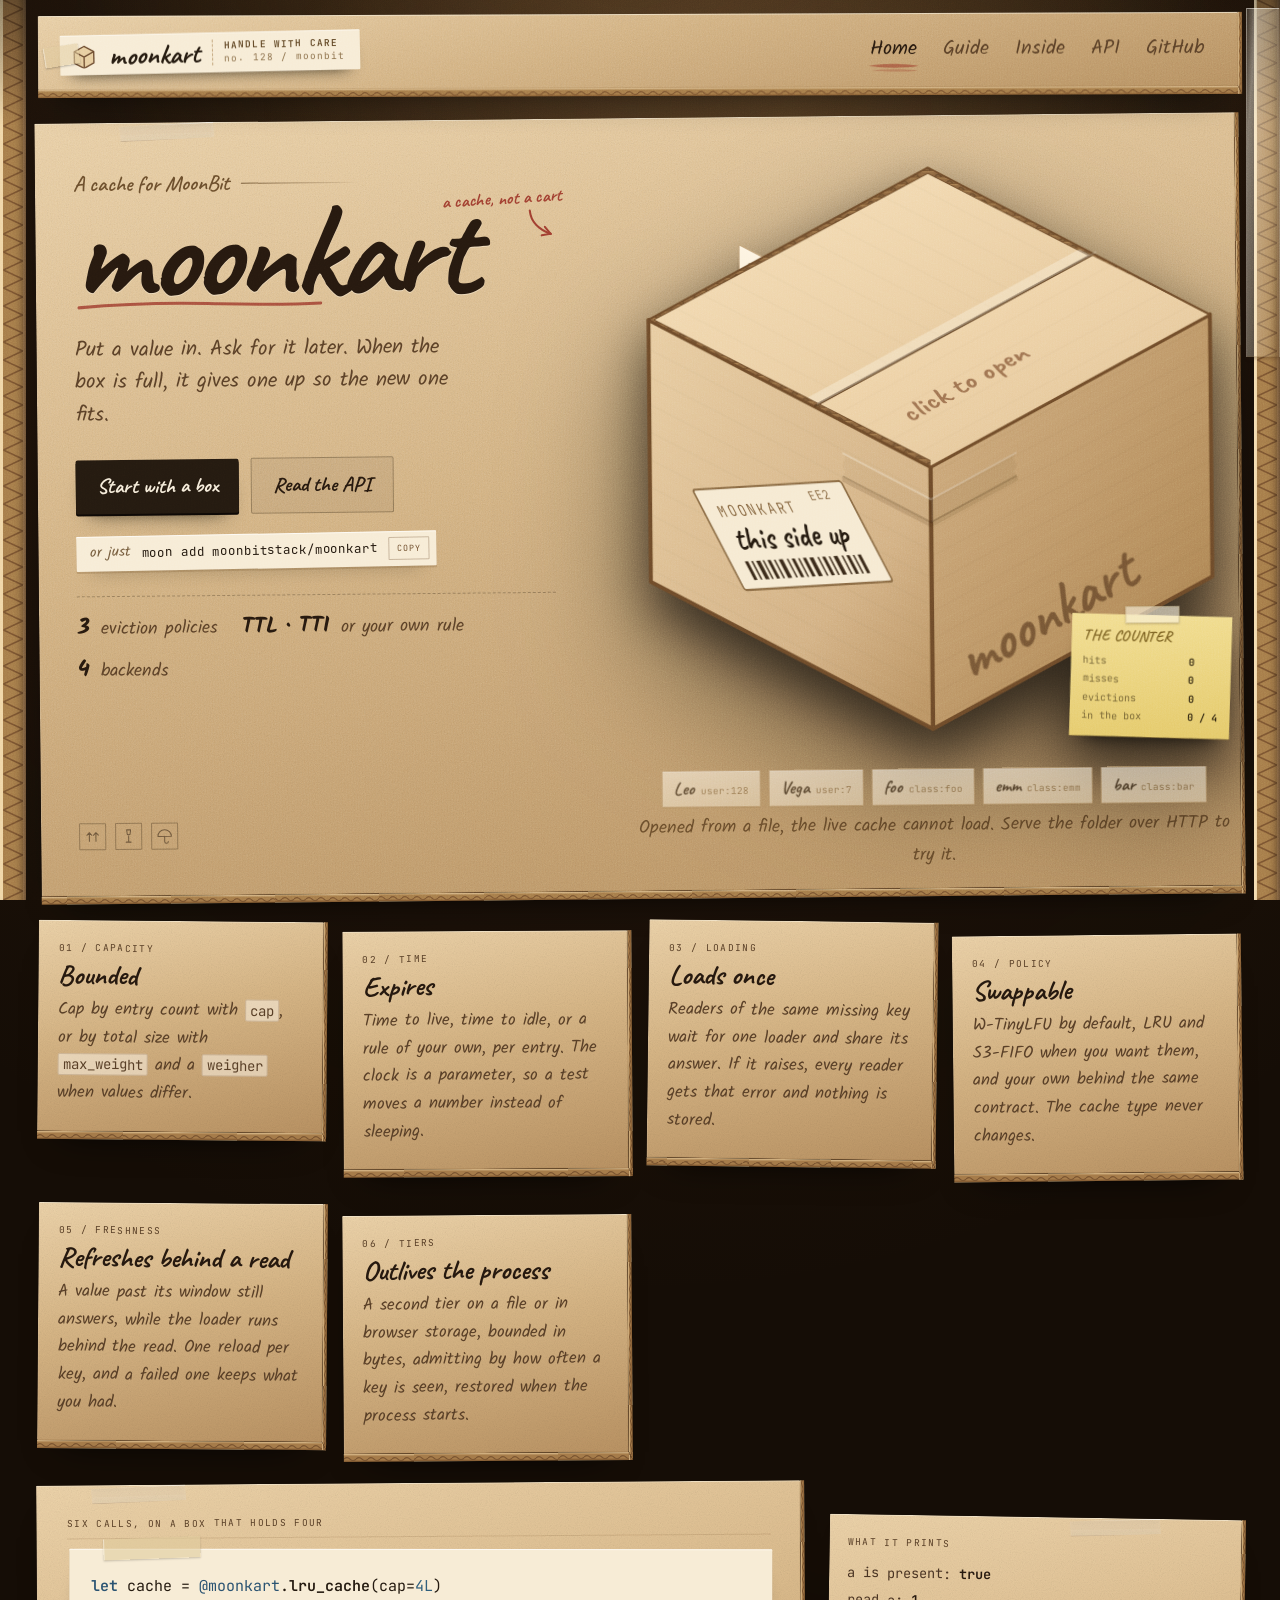
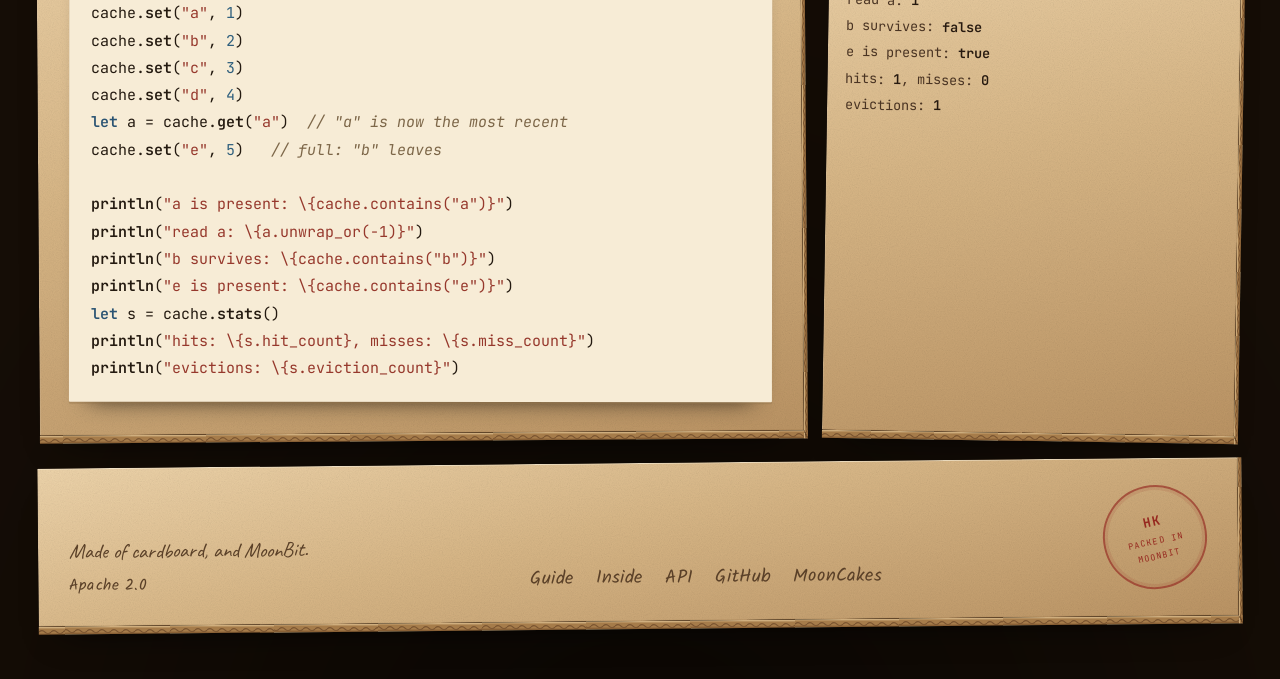
==== commit 7bc28152: "docs(moonkart): describe the refresh window, the second tiers and their admission. The readme gains " ====
--- a/docs/index.html
+++ b/docs/index.html
@@ -305,6 +305,18 @@
       <p class="spec__p">W-TinyLFU by default, LRU and S3-FIFO when you want them, and
         your own behind the same contract. The cache type never changes.</p>
     </article>
+    <article class="panel spec">
+      <span class="spec__n">05 / FRESHNESS</span>
+      <h2 class="spec__h">Refreshes behind a read</h2>
+      <p class="spec__p">A value past its window still answers, while the loader runs
+        behind the read. One reload per key, and a failed one keeps what you had.</p>
+    </article>
+    <article class="panel spec">
+      <span class="spec__n">06 / TIERS</span>
+      <h2 class="spec__h">Outlives the process</h2>
+      <p class="spec__p">A second tier on a file or in browser storage, bounded in
+        bytes, admitting by how often a key is seen, restored when the process starts.</p>
+    </article>
   </section>
 
   <section class="code">
--- a/docs/site.css
+++ b/docs/site.css
@@ -413,6 +413,8 @@
 .spec:nth-child(2){--tilt:-.35deg;margin-top:10px;--tape-x:52%;--tape-w:88px}
 .spec:nth-child(3){--tilt:.7deg;--tape-x:26%;--tape-w:120px}
 .spec:nth-child(4){--tilt:-.6deg;margin-top:14px;--tape-x:70%;--tape-w:96px}
+.spec:nth-child(5){--tilt:.45deg;margin-top:6px;--tape-x:38%;--tape-w:104px}
+.spec:nth-child(6){--tilt:-.4deg;margin-top:18px;--tape-x:62%;--tape-w:88px}
 .spec__n{font-family:var(--mono);font-size:9.5px;letter-spacing:.14em;color:var(--ink-2);
   display:block;margin-bottom:6px}
 .spec__h{font-family:var(--hand);font-weight:700;font-size:28px;line-height:1;margin:0 0 7px}
